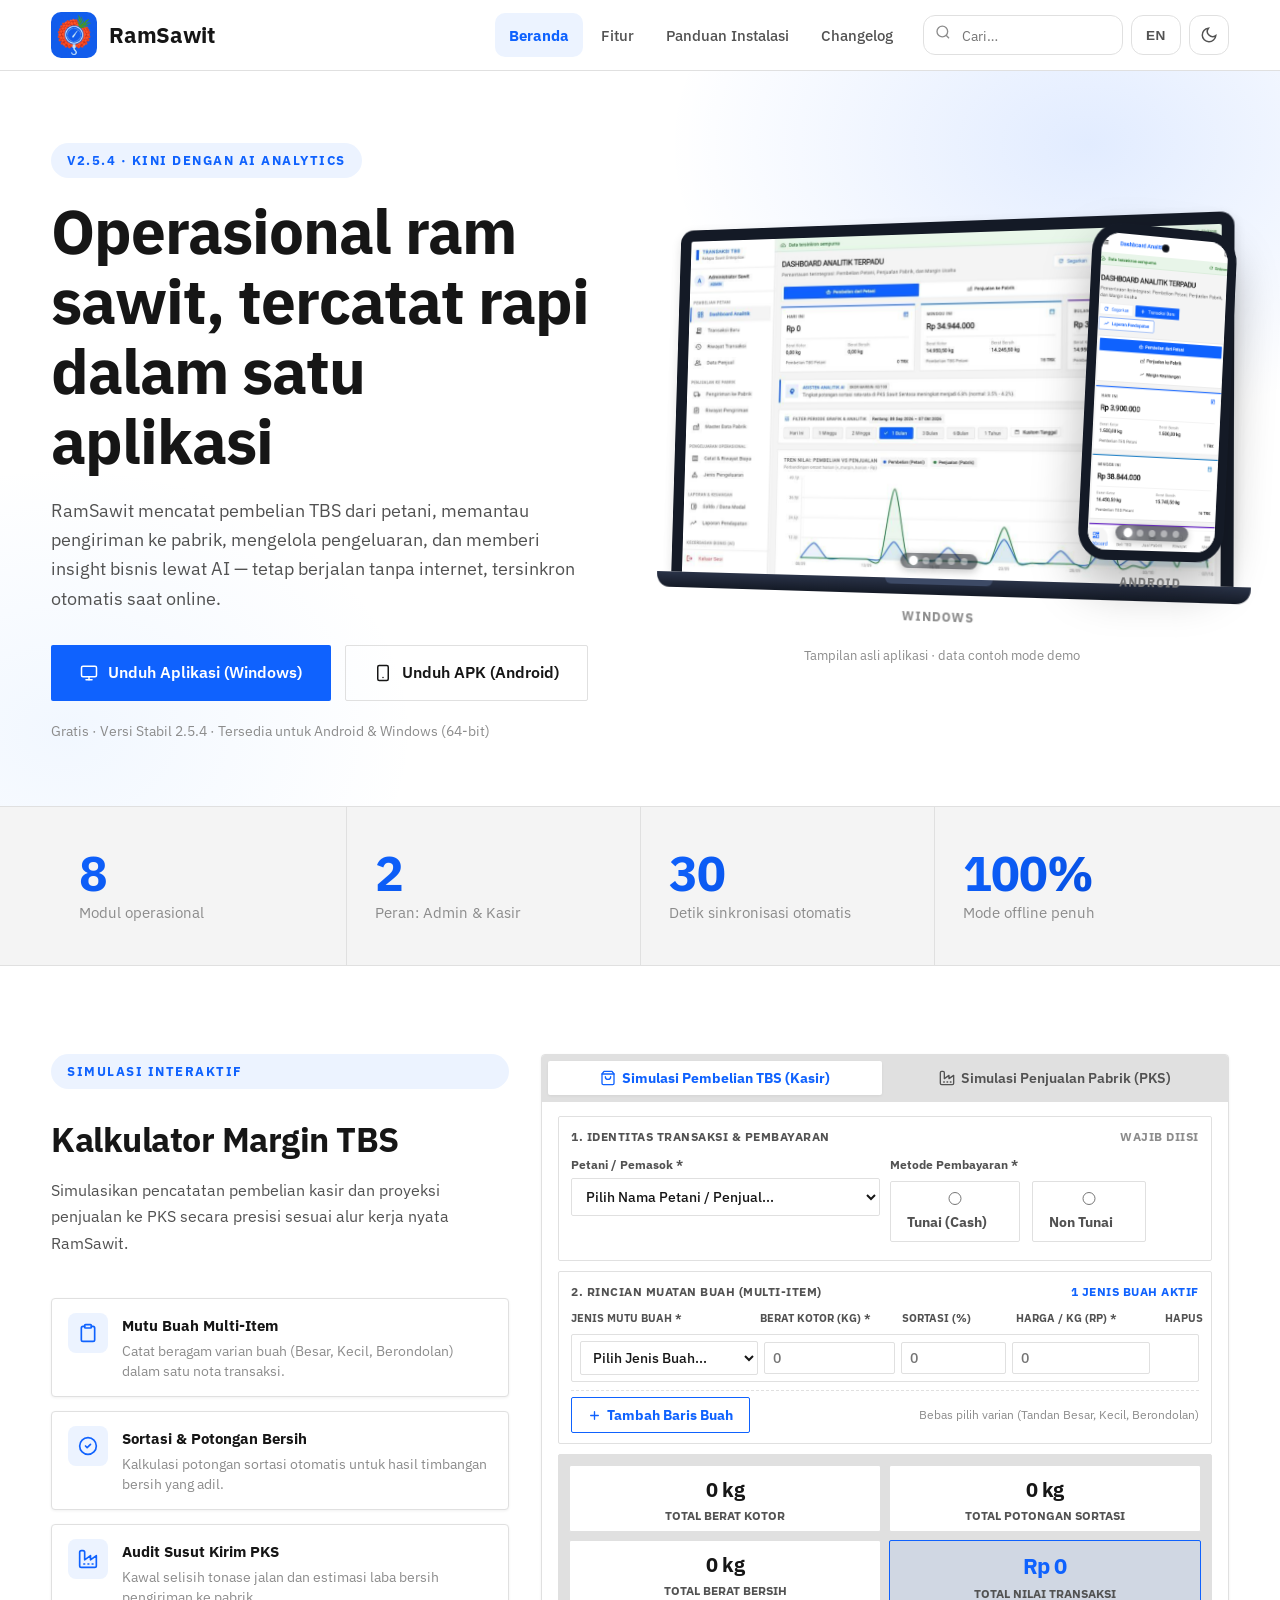
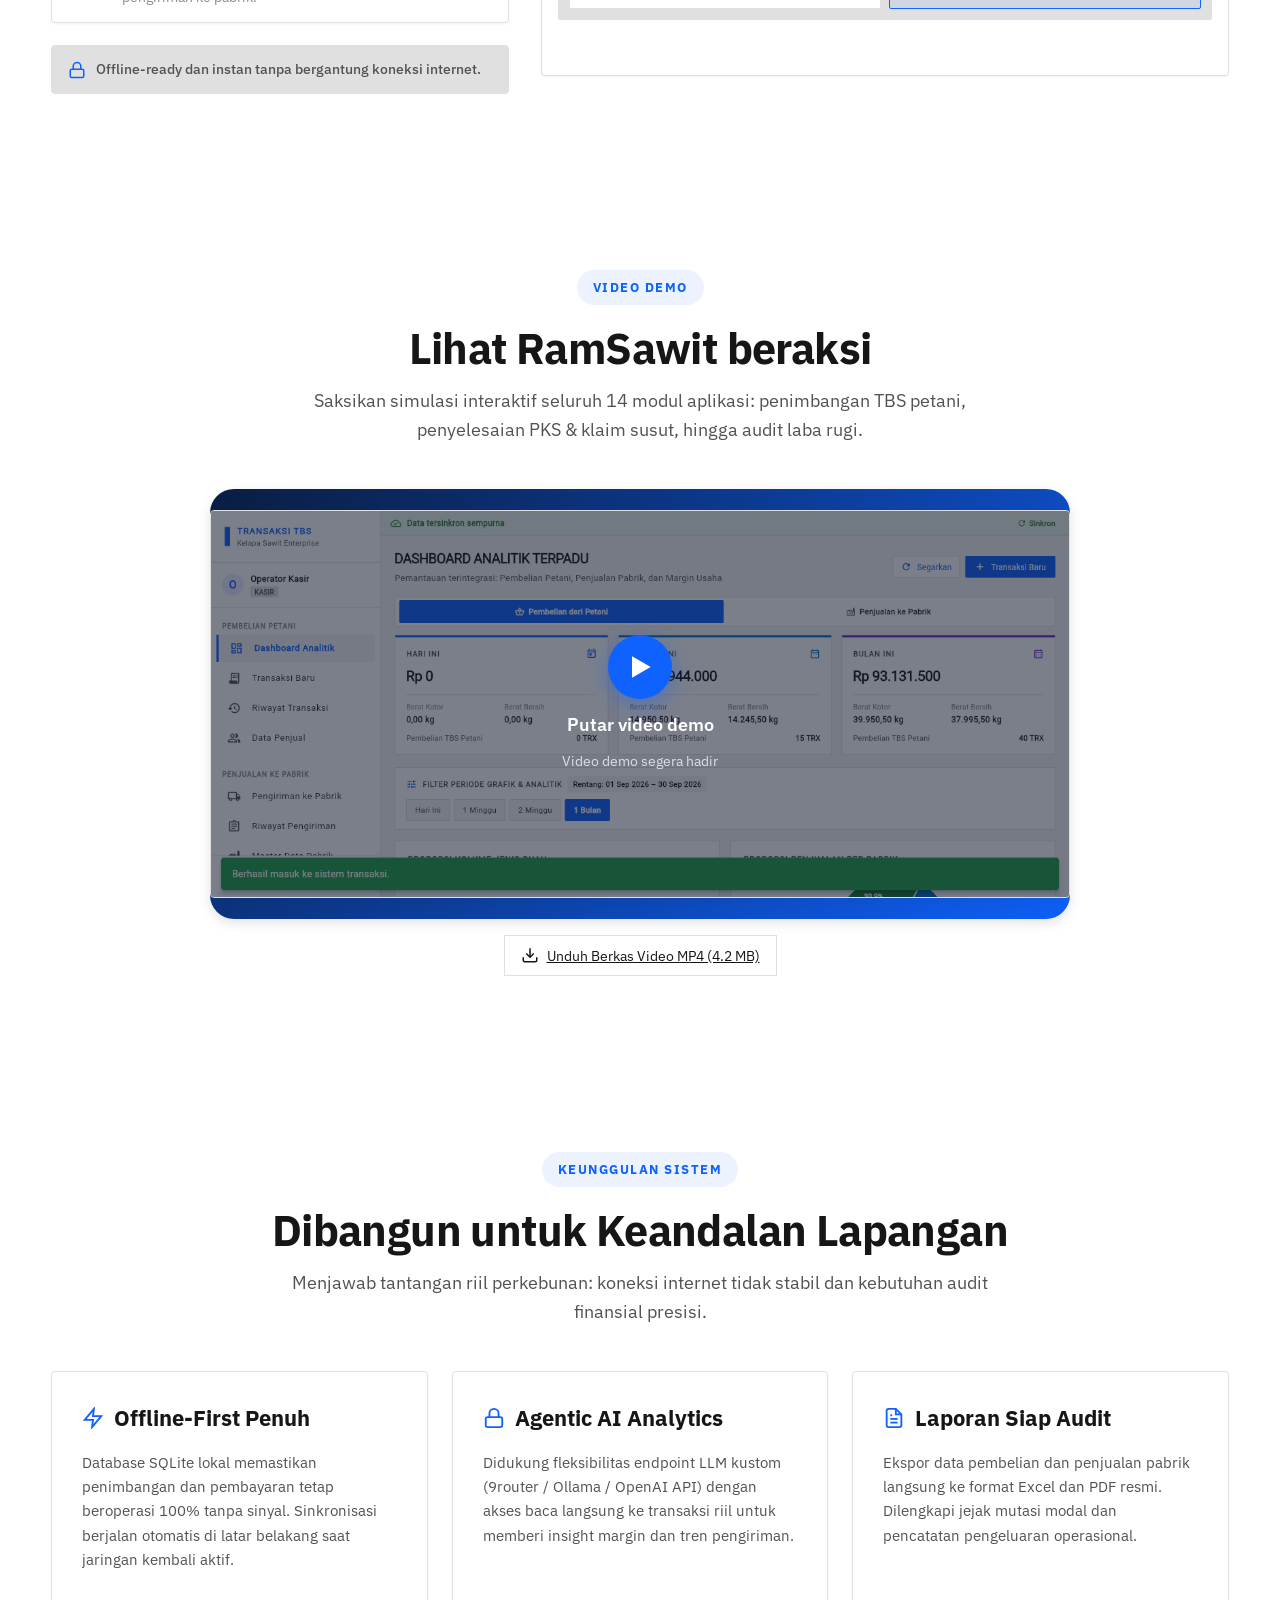
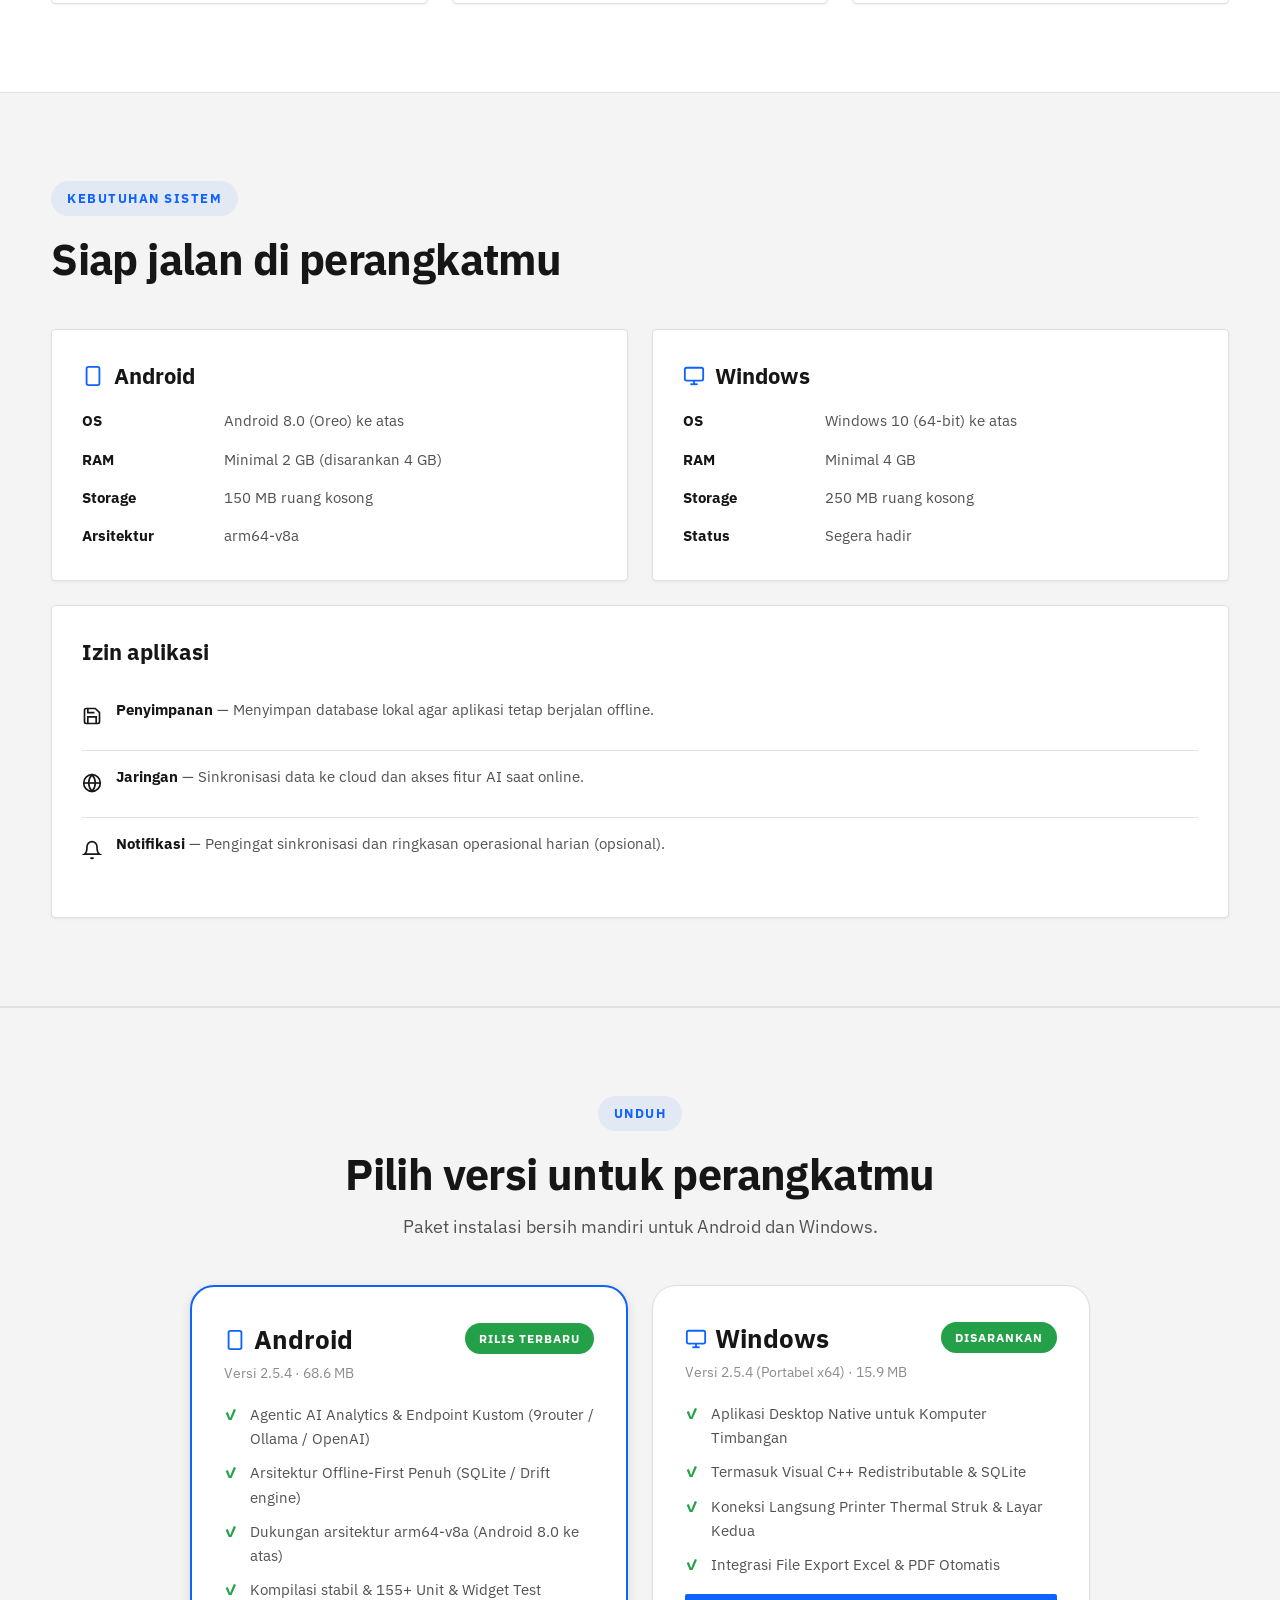
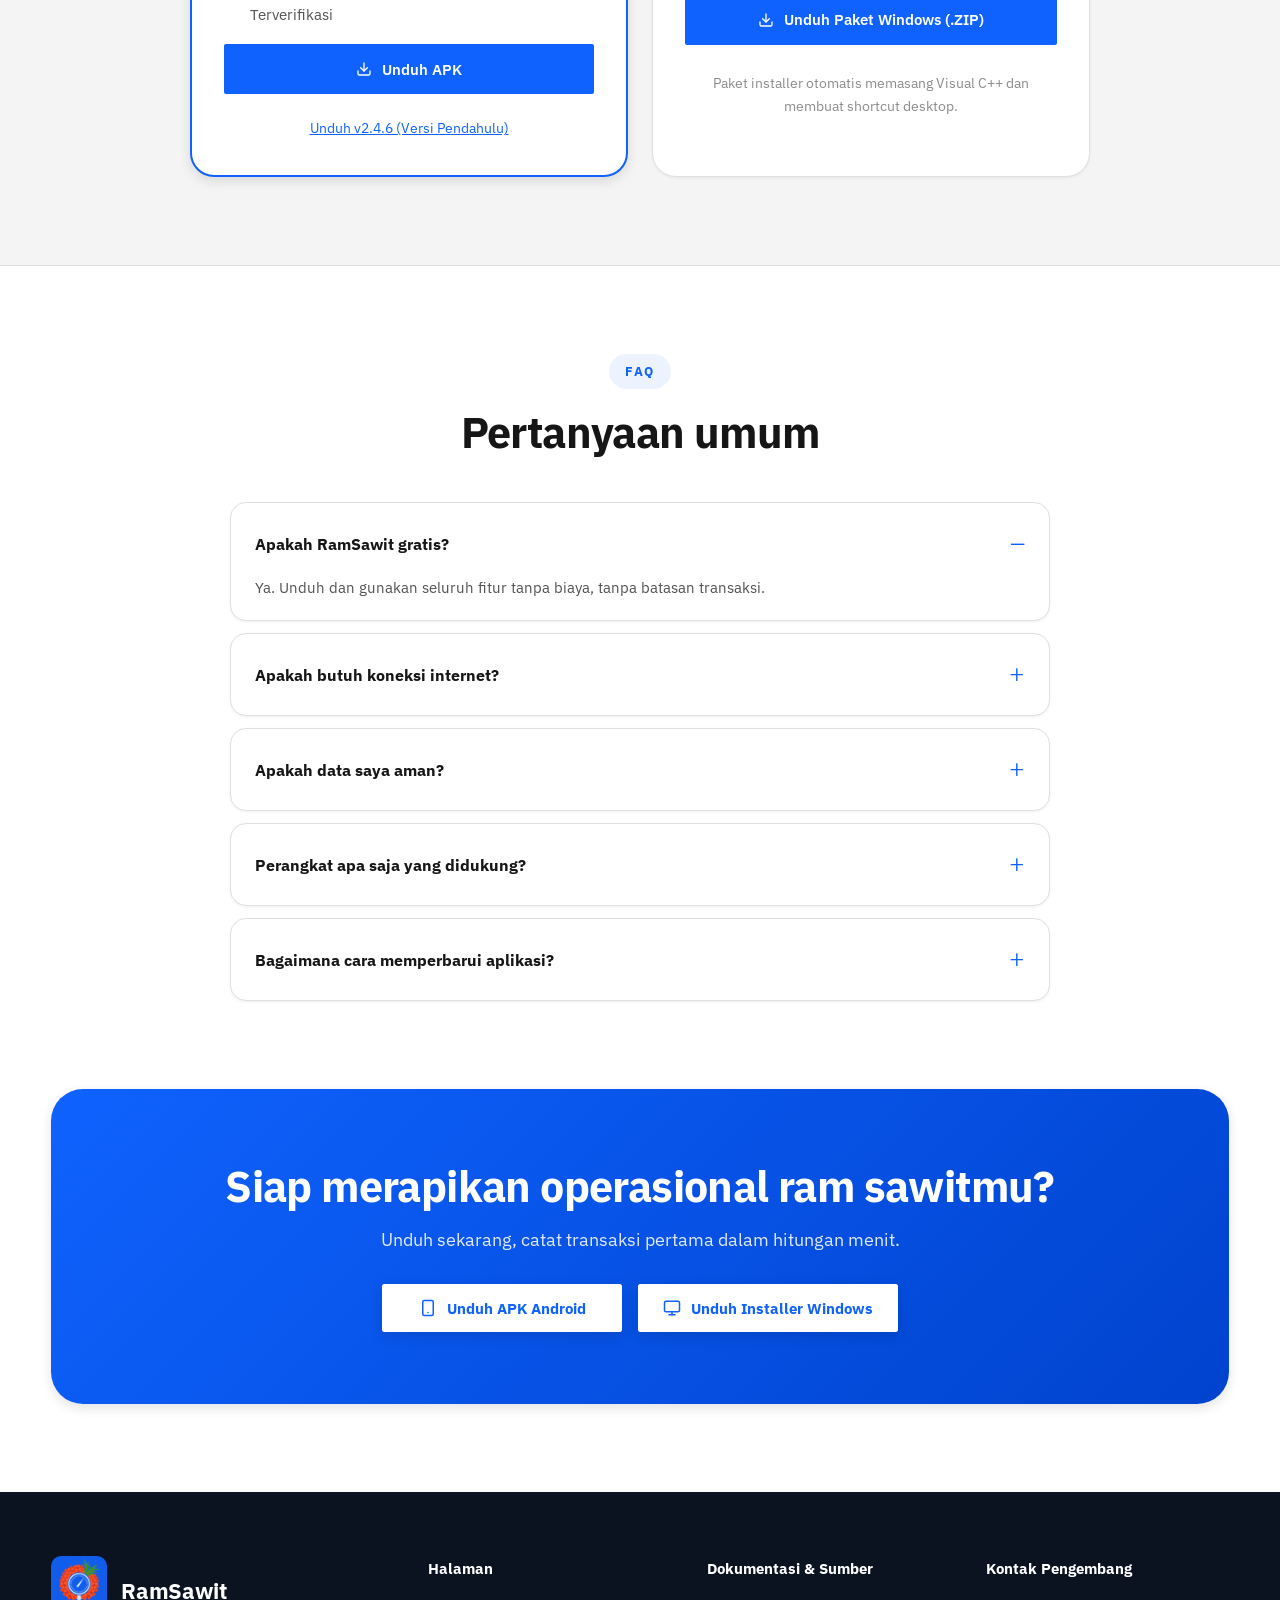
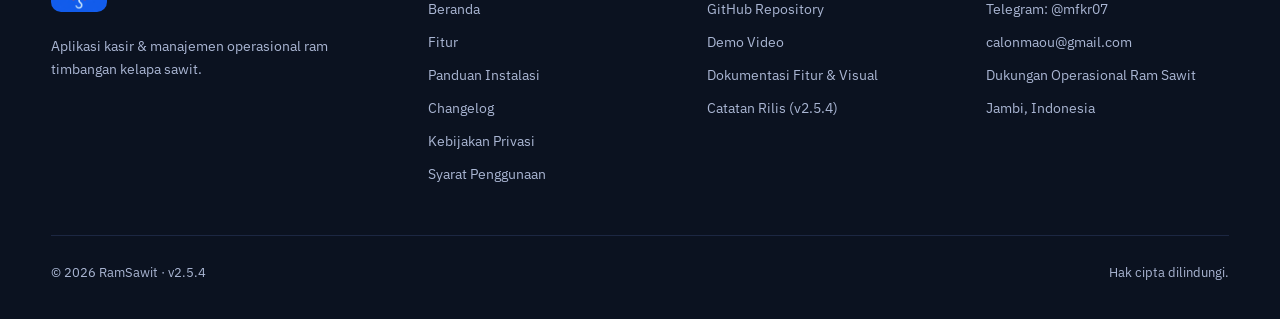
==== index.html @ d255ce38 "2.5.4 feat: initial release official download portal and auto-update metadata" ====
<!DOCTYPE html>
<html lang="id" data-theme="light">
<head>
  <meta charset="UTF-8" />
  <meta name="viewport" content="width=device-width, initial-scale=1.0" />
  <title>RamSawit — Aplikasi Kasir &amp; Manajemen Ram Kelapa Sawit</title>
  <meta name="description" content="RamSawit: aplikasi kasir dan manajemen operasional ram timbangan kelapa sawit. Offline-first, AI Analytics, laporan Excel & PDF. Unduh gratis untuk Android & Windows." />
  <meta http-equiv="Cache-Control" content="no-cache, no-store, must-revalidate" />
  <meta http-equiv="Pragma" content="no-cache" />
  <meta http-equiv="Expires" content="0" />
  <link rel="preconnect" href="https://fonts.googleapis.com" />
  <link rel="preconnect" href="https://fonts.gstatic.com" crossorigin />
  <link href="https://fonts.googleapis.com/css2?family=IBM+Plex+Sans:wght@400;500;600;700;800&display=swap" rel="stylesheet" />
  <link rel="stylesheet" href="styles.css?v=20261012_v5" />
  <link rel="icon" href="images/logo.png" type="image/png" />
</head>
<body>
  <header class="topnav">
    <div class="container nav-inner">
      <a href="index.html" class="brand">
        <img src="images/logo.png" alt="Logo RamSawit" width="46" height="46" />
        <span class="brand-name">RamSawit</span>
      </a>
      <nav class="nav-links" id="navLinks">
        <a href="index.html" data-i18n="nav.home">Beranda</a>
        <a href="fitur.html" data-i18n="nav.features">Fitur</a>
        <a href="instalasi.html" data-i18n="nav.install">Panduan Instalasi</a>
        <a href="changelog.html" data-i18n="nav.changelog">Changelog</a>
      </nav>
      <div class="nav-tools">
        <div class="search-wrap">
          <span class="search-icon"><svg viewBox="0 0 24 24" width="16" height="16" fill="none" stroke="currentColor" stroke-width="2"><circle cx="11" cy="11" r="8"/><line x1="21" y1="21" x2="16.65" y2="16.65"/></svg></span>
          <input class="search-input" id="searchInput" data-i18n-ph="nav.search.ph" placeholder="Cari…" autocomplete="off" />
          <div class="search-results" id="searchResults"></div>
        </div>
        <button class="lang-btn" id="langBtn" aria-label="Ganti bahasa">EN</button>
        <button class="icon-btn" id="themeBtn" aria-label="Mode gelap / terang">
          <svg class="theme-icon-moon" viewBox="0 0 24 24" width="18" height="18" fill="none" stroke="currentColor" stroke-width="2"><path d="M21 12.79A9 9 0 1 1 11.21 3 7 7 0 0 0 21 12.79z"/></svg>
        </button>
        <button class="nav-toggle" id="navToggle" aria-label="Menu" aria-expanded="false"><span></span><span></span><span></span></button>
      </div>
    </div>
  </header>

  <main>
    <!-- HERO -->
    <section class="hero">
      <div class="container hero-grid">
        <div class="hero-copy">
          <span class="eyebrow reveal" data-i18n="hero.eyebrow">v2.5.4 · kini dengan AI Analytics</span>
          <h1 class="reveal d1" data-i18n="hero.title">Operasional ram sawit, tercatat rapi dalam satu aplikasi</h1>
          <p class="lead reveal d2" data-i18n="hero.sub">RamSawit mencatat pembelian TBS dari petani, memantau pengiriman ke pabrik, mengelola pengeluaran, dan memberi insight bisnis lewat AI — tetap berjalan tanpa internet, tersinkron otomatis saat online.</p>
          <div class="hero-actions reveal d3">
            <a href="downloads/RamSawit_V.2.5.4_Windows.zip" download class="btn btn-primary btn-lg">
              <svg viewBox="0 0 24 24" width="18" height="18" fill="none" stroke="currentColor" stroke-width="2" stroke-linecap="round" stroke-linejoin="round"><rect x="2" y="3" width="20" height="14" rx="2" ry="2"/><line x1="8" y1="21" x2="16" y2="21"/><line x1="12" y1="17" x2="12" y2="21"/></svg>
              <span data-i18n="hero.cta_win">Unduh Aplikasi Windows (x64)</span>
            </a>
            <a href="downloads/RamSawit_V.2.5.4.apk" download class="btn btn-ghost btn-lg">
              <svg viewBox="0 0 24 24" width="18" height="18" fill="none" stroke="currentColor" stroke-width="2" stroke-linecap="round" stroke-linejoin="round"><rect x="5" y="2" width="14" height="20" rx="2" ry="2"/><line x1="12" y1="18" x2="12.01" y2="18"/></svg>
              <span data-i18n="hero.cta_and">Unduh APK (Android)</span>
            </a>
          </div>
          <p class="hero-meta reveal d4" data-i18n="hero.meta">Gratis · Versi Stabil 2.5.4 · Tersedia untuk Android &amp; Windows (64-bit)</p>
        </div>
        <div class="hero-visual reveal d2">
          <div class="devices">
            <div class="device-laptop" data-carousel>
              <div class="laptop-screen">
                <div class="screen-carousel">
                  <img src="screenshots/dashboard.jpg?v=20261012_v5" alt="Dashboard RamSawit Windows" class="active" />
                  <img src="screenshots/transaksi.jpg?v=20261012_v5" alt="Input Transaksi Kasir TBS Windows" />
                  <img src="screenshots/pengiriman.jpg?v=20261012_v5" alt="Pengiriman Pabrik PKS Windows" />
                  <img src="screenshots/riwayat.jpg?v=20261012_v5" alt="Riwayat Transaksi dan Laporan Windows" />
                  <img src="screenshots/ai-analytics.jpg?v=20261012_v5" alt="Analitik AI dan Asisten Bisnis Windows" />
                </div>
                <div class="screen-dots"></div>
              </div>
              <div class="laptop-base"></div>
              <p class="device-label" data-i18n="hero.win">Windows</p>
            </div>
            <div class="device-phone" data-carousel>
              <div class="phone-frame">
                <div class="phone-notch"></div>
                <div class="screen-carousel">
                  <img src="screenshots/mobile-dashboard.png?v=20261012_v5" alt="Dashboard Utama RamSawit Android" class="active" />
                  <img src="screenshots/mobile-transaksi.png?v=20261012_v5" alt="Input Transaksi Kasir TBS Android" />
                  <img src="screenshots/mobile-pengiriman.png?v=20261012_v5" alt="Pengiriman TBS ke Pabrik Kelapa Sawit Android" />
                  <img src="screenshots/mobile-riwayat.png?v=20261012_v5" alt="Riwayat Transaksi dan Struk Android" />
                  <img src="screenshots/mobile-ai.png?v=20261012_v5" alt="Analitik AI Advisor RamSawit Android" />
                </div>
                <div class="screen-dots"></div>
              </div>
              <p class="device-label" data-i18n="hero.and">Android</p>
            </div>
          </div>
          <p class="preview-note" data-i18n="hero.note">Tampilan asli aplikasi · data contoh mode demo</p>
        </div>
      </div>
    </section>

    <!-- STATS -->
    <section class="band">
      <div class="container stats">
        <div class="stat reveal"><strong data-count="8">0</strong><span data-i18n="stats.m1">Modul operasional</span></div>
        <div class="stat reveal d1"><strong data-count="2">0</strong><span data-i18n="stats.m2">Peran: Admin &amp; Kasir</span></div>
        <div class="stat reveal d2"><strong data-count="30">0</strong><span data-i18n="stats.m3">Detik sinkronisasi otomatis</span></div>
        <div class="stat reveal d3"><strong>100%</strong><span data-i18n="stats.m4">Mode offline penuh</span></div>
      </div>
    </section>

    <!-- KALKULATOR -->
    <section class="container section" id="kalkulator">
      <div class="calc-split-layout">
        <!-- Kolom Kiri: Judul & Deskripsi Simulasi Operasional -->
        <div class="calc-info-col reveal">
          <span class="eyebrow" data-i18n="calc.eyebrow">Simulasi Interaktif</span>
          <h2 class="calc-section-title" data-i18n="calc.title">Kalkulator Transaksi &amp; Margin TBS</h2>
          <p class="lead calc-section-lead">
            Simulasikan pencatatan pembelian kasir dan proyeksi penjualan ke PKS secara presisi sesuai alur kerja nyata RamSawit.
          </p>

          <div class="calc-desc-body">
            <div class="calc-highlight-list">
              <div class="calc-highlight-item">
                <div class="calc-highlight-icon">
                  <svg width="20" height="20" viewBox="0 0 24 24" fill="none" stroke="currentColor" stroke-width="2" stroke-linecap="round" stroke-linejoin="round"><path d="M16 4h2a2 2 0 0 1 2 2v14a2 2 0 0 1-2 2H6a2 2 0 0 1-2-2V6a2 2 0 0 1 2-2h2"></path><rect x="8" y="2" width="8" height="4" rx="1" ry="1"></rect></svg>
                </div>
                <div>
                  <h4>Mutu Buah Multi-Item</h4>
                  <p>Catat beragam varian buah (Besar, Kecil, Berondolan) dalam satu nota transaksi.</p>
                </div>
              </div>

              <div class="calc-highlight-item">
                <div class="calc-highlight-icon">
                  <svg width="20" height="20" viewBox="0 0 24 24" fill="none" stroke="currentColor" stroke-width="2" stroke-linecap="round" stroke-linejoin="round"><circle cx="12" cy="12" r="10"></circle><path d="m9 12 2 2 4-4"></path></svg>
                </div>
                <div>
                  <h4>Sortasi &amp; Potongan Bersih</h4>
                  <p>Kalkulasi potongan sortasi otomatis untuk hasil timbangan bersih yang adil.</p>
                </div>
              </div>

              <div class="calc-highlight-item">
                <div class="calc-highlight-icon">
                  <svg width="20" height="20" viewBox="0 0 24 24" fill="none" stroke="currentColor" stroke-width="2" stroke-linecap="round" stroke-linejoin="round"><path d="M2 20a2 2 0 0 0 2 2h16a2 2 0 0 0 2-2V8l-7 5V8l-7 5V4a2 2 0 0 0-2-2H4a2 2 0 0 0-2 2Z"></path><path d="M17 18h1"></path><path d="M12 18h1"></path><path d="M7 18h1"></path></svg>
                </div>
                <div>
                  <h4>Audit Susut Kirim PKS</h4>
                  <p>Kawal selisih tonase jalan dan estimasi laba bersih pengiriman ke pabrik.</p>
                </div>
              </div>
            </div>

            <div class="calc-offline-note">
              <svg width="18" height="18" viewBox="0 0 24 24" fill="none" stroke="currentColor" stroke-width="2"><rect x="3" y="11" width="18" height="11" rx="2" ry="2"></rect><path d="M7 11V7a5 5 0 0 1 10 0v4"></path></svg>
              <span>Offline-ready dan instan tanpa bergantung koneksi internet.</span>
            </div>
          </div>
        </div>

        <!-- Kolom Kanan: Card Interaktif Kalkulator Sesuai Aplikasi Asli -->
        <div class="calc-card-col reveal d1">
          <div class="calc-card">
            <div class="calc-tabs">
              <button class="calc-tab active" data-tab="tabBuy">
                <svg width="16" height="16" viewBox="0 0 24 24" fill="none" stroke="currentColor" stroke-width="2" stroke-linecap="round" stroke-linejoin="round" style="vertical-align:-2px;margin-right:6px;"><path d="M6 2L3 6v14a2 2 0 0 0 2 2h14a2 2 0 0 0 2-2V6l-3-4z"></path><line x1="3" y1="6" x2="21" y2="6"></line><path d="M16 10a4 4 0 0 1-8 0"></path></svg>
                <span data-i18n="calc.tab1">Simulasi Pembelian TBS (Kasir)</span>
              </button>
              <button class="calc-tab" data-tab="tabSell">
                <svg width="16" height="16" viewBox="0 0 24 24" fill="none" stroke="currentColor" stroke-width="2" stroke-linecap="round" stroke-linejoin="round" style="vertical-align:-2px;margin-right:6px;"><path d="M2 20a2 2 0 0 0 2 2h16a2 2 0 0 0 2-2V8l-7 5V8l-7 5V4a2 2 0 0 0-2-2H4a2 2 0 0 0-2 2Z"></path><path d="M17 18h1"></path><path d="M12 18h1"></path><path d="M7 18h1"></path></svg>
                <span data-i18n="calc.tab2">Simulasi Penjualan Pabrik (PKS)</span>
              </button>
            </div>

            <!-- TAB 1: FORM TRANSAKSI KASIR SESUAI APLIKASI ASLI (BOX TEGAS & MULTI-ITEM FLEKSIBEL) -->
            <div class="calc-body active" id="tabBuy">
              <!-- Box 1: Identitas Transaksi & Pembayaran -->
              <div class="calc-section-box">
                <div class="calc-section-box-title">
                  <span>1. Identitas Transaksi &amp; Pembayaran</span>
                  <span style="font-size:0.72rem; color:var(--ink-3);">Wajib diisi</span>
                </div>
                <div class="calc-grid" style="margin-bottom:0; gap:10px;">
                  <div class="field" style="margin-bottom:0;">
                    <label style="font-size:0.76rem; margin-bottom:3px; font-weight:700;">Petani / Pemasok *</label>
                    <select id="calcPenjual" class="calc-input">
                      <option value="" disabled selected>Pilih Nama Petani / Penjual...</option>
                      <option value="Kelompok Tani Harapan Makmur">Kelompok Tani Harapan Makmur</option>
                      <option value="Pak Joko - Kebun Blok A">Pak Joko - Kebun Blok A</option>
                      <option value="Pak Herman - Petani Swadaya">Pak Herman - Petani Swadaya</option>
                      <option value="Pengepul Berkah Sawit">Pengepul Berkah Sawit</option>
                    </select>
                  </div>
                  <div class="field" style="margin-bottom:0;">
                    <label style="font-size:0.76rem; margin-bottom:3px; font-weight:700;">Metode Pembayaran *</label>
                    <div class="calc-pay-options">
                      <label class="calc-pay-option" id="labelPayTunai">
                        <input type="radio" name="calcPayment" value="tunai" id="payTunai" style="margin:0;" /> Tunai (Cash)
                      </label>
                      <label class="calc-pay-option" id="labelPayNonTunai">
                        <input type="radio" name="calcPayment" value="non_tunai" id="payNonTunai" style="margin:0;" /> Non Tunai
                      </label>
                    </div>
                  </div>
                </div>
              </div>

              <!-- Box 2: Rincian Muatan Buah (Multi-Item Dinamis & Bebas Varian) -->
              <div class="calc-section-box">
                <div class="calc-section-box-title">
                  <span>2. Rincian Muatan Buah (Multi-Item)</span>
                  <span id="calcItemCountText" style="font-size:0.74rem; font-weight:700; color:var(--primary);">1 Jenis Buah Aktif</span>
                </div>

                <!-- Header Kolom Buah Desktop -->
                <div class="calc-fruit-table-header">
                  <div>Jenis Mutu Buah *</div>
                  <div>Berat Kotor (kg) *</div>
                  <div>Sortasi (%)</div>
                  <div>Harga / kg (Rp) *</div>
                  <div style="text-align:center;">Hapus</div>
                </div>

                <!-- Kontainer Baris Buah Dinamis -->
                <div id="calcFruitRowsContainer">
                  <!-- Baris 1 Awal (Fleksibel: Bebas Pilih Jenis Buah) -->
                  <div class="calc-fruit-row" data-row-id="1">
                    <div class="calc-fruit-cell-type">
                      <label class="calc-fruit-mobile-label">Jenis Mutu Buah *</label>
                      <select class="calc-fruit-type calc-input-compact">
                        <option value="" disabled selected>Pilih Jenis Buah...</option>
                        <option value="TB">Tandan Besar (Buah Besar)</option>
                        <option value="TK">Tandan Kecil (Buah Kecil)</option>
                        <option value="BR">Berondolan (Brondolan)</option>
                      </select>
                    </div>
                    <div class="calc-fruit-cell-weight">
                      <label class="calc-fruit-mobile-label">Berat Kotor (kg) *</label>
                      <input type="number" class="calc-fruit-weight calc-input-compact" placeholder="0" min="0" step="any" />
                    </div>
                    <div class="calc-fruit-cell-cut">
                      <label class="calc-fruit-mobile-label">Sortasi (%)</label>
                      <input type="number" class="calc-fruit-cut calc-input-compact" placeholder="0" min="0" max="100" step="0.1" />
                    </div>
                    <div class="calc-fruit-cell-price">
                      <label class="calc-fruit-mobile-label">Harga / kg (Rp) *</label>
                      <input type="number" class="calc-fruit-price calc-input-compact" placeholder="0" min="0" step="any" />
                    </div>
                    <div class="calc-fruit-cell-del" style="text-align:center;">
                      <button type="button" class="calc-fruit-del-btn" title="Hapus baris ini" style="display:none;">
                        <svg width="13" height="13" viewBox="0 0 24 24" fill="none" stroke="currentColor" stroke-width="2.5"><line x1="18" y1="6" x2="6" y2="18"></line><line x1="6" y1="6" x2="18" y2="18"></line></svg>
                      </button>
                    </div>
                  </div>
                </div>

                <!-- Aksi Tambah Baris Buah -->
                <div class="calc-fruit-actions">
                  <button type="button" id="btnAddFruitRow" class="calc-add-fruit-btn">
                    <svg width="13" height="13" viewBox="0 0 24 24" fill="none" stroke="currentColor" stroke-width="2.5" stroke-linecap="round" stroke-linejoin="round"><line x1="12" y1="5" x2="12" y2="19"></line><line x1="5" y1="12" x2="19" y2="12"></line></svg>
                    <span id="btnAddFruitRowText">Tambah Baris Buah</span>
                  </button>
                  <span class="calc-fruit-actions-hint">Bebas pilih varian (Tandan Besar, Kecil, Berondolan)</span>
                </div>
              </div>

              <!-- Box 3: Ringkasan Total Transaksi Kasir -->
              <div class="calc-results">
                <div class="calc-result">
                  <span class="num" id="buyTotalGross" data-val="0">0 kg</span>
                  <span class="lbl">TOTAL BERAT KOTOR</span>
                </div>
                <div class="calc-result">
                  <span class="num" id="buyTotalCutWeight" data-val="0">0 kg</span>
                  <span class="lbl">TOTAL POTONGAN SORTASI</span>
                </div>
                <div class="calc-result">
                  <span class="num" id="buyNet" data-val="0">0 kg</span>
                  <span class="lbl">TOTAL BERAT BERSIH</span>
                </div>
                <div class="calc-result highlight">
                  <span class="num" id="buyTotal" data-val="0">Rp 0</span>
                  <span class="lbl">TOTAL NILAI TRANSAKSI</span>
                </div>
              </div>
            </div>

            <!-- TAB 2: SIMULASI PENJUALAN PABRIK (KOMPAK & SETARA TAB PEMBELIAN) -->
            <div class="calc-body" id="tabSell">
              <!-- Box 1: Logistik Pengiriman RAM (Fase 1: Keberangkatan) - 1 Baris Kompak -->
              <div class="calc-section-box">
                <div class="calc-section-box-title">
                  <span>1. Logistik Pengiriman RAM (Keberangkatan)</span>
                  <span style="font-size:0.72rem; color:var(--ink-3);">Timbangan Sendiri</span>
                </div>
                <div class="calc-sell-grid-top">
                  <div>
                    <label style="font-size:0.74rem; margin-bottom:3px; font-weight:700; display:block;">Pabrik (PKS) Tujuan *</label>
                    <select id="sellPabrik" class="calc-input-compact">
                      <option value="PT Sawit Inti Riau">PT Sawit Inti Riau</option>
                      <option value="PT Mitra Agro Sawit">PT Mitra Agro Sawit</option>
                      <option value="PT Bumi Pratama Sawit">PT Bumi Pratama Sawit</option>
                      <option value="PT Agro Palindo Sejahtera">PT Agro Palindo Sejahtera</option>
                    </select>
                  </div>
                  <div>
                    <label style="font-size:0.74rem; margin-bottom:3px; font-weight:700; display:block;">Plat Armada / Sopir</label>
                    <input type="text" id="sellPlat" value="" placeholder="Contoh: BM 8421 AA (Budi)" class="calc-input-compact" />
                  </div>
                  <div>
                    <label style="font-size:0.74rem; margin-bottom:3px; font-weight:700; display:block;">Berat Kirim RAM (kg) *</label>
                    <input type="number" id="sellShip" value="" placeholder="0" min="0" class="calc-input-compact" />
                  </div>
                </div>
              </div>

              <!-- Box 2: Hasil Slip Timbang & Sortasi PKS (Fase 2) - 2 Baris Kompak -->
              <div class="calc-section-box">
                <div class="calc-section-box-title">
                  <span>2. Realisasi Slip Timbang &amp; Potongan PKS</span>
                  <span style="font-size:0.72rem; color:var(--ink-3);">Verifikasi Slip Pabrik</span>
                </div>
                <!-- Baris Utama: Timbangan & Finansial -->
                <div class="calc-sell-grid-mid">
                  <div>
                    <label style="font-size:0.74rem; margin-bottom:3px; font-weight:700; display:block;">Berat Sampai (kg) *</label>
                    <input type="number" id="sellArrive" value="" placeholder="0" min="0" class="calc-input-compact" />
                  </div>
                  <div>
                    <label style="font-size:0.74rem; margin-bottom:3px; font-weight:700; display:block;">Berat Ditolak (kg)</label>
                    <input type="number" id="sellReject" value="" placeholder="0 (Afkir)" min="0" class="calc-input-compact" />
                  </div>
                  <div>
                    <label style="font-size:0.74rem; margin-bottom:3px; font-weight:700; display:block;">Sortasi PKS (%) *</label>
                    <input type="number" id="sellSort" value="" placeholder="0" min="0" max="100" step="0.1" class="calc-input-compact" />
                  </div>
                  <div>
                    <label style="font-size:0.74rem; margin-bottom:3px; font-weight:700; display:block;">Harga / kg (Rp) *</label>
                    <input type="number" id="sellPrice" value="" placeholder="0" min="0" class="calc-input-compact" />
                  </div>
                </div>
                <!-- Baris Penyesuaian Biaya Opsional -->
                <div class="calc-sell-grid-bot">
                  <div>
                    <label style="font-size:0.74rem; margin-bottom:3px; font-weight:700; display:block;">Potongan Sortasi (Rp/kg)</label>
                    <input type="number" id="sellSortPerKg" value="" placeholder="0 (Opsional)" min="0" class="calc-input-compact" />
                  </div>
                  <div>
                    <label style="font-size:0.74rem; margin-bottom:3px; font-weight:700; display:block;">Potongan Biaya Lainnya (Rp)</label>
                    <input type="number" id="sellOtherDeduction" value="" placeholder="0 (Opsional)" min="0" class="calc-input-compact" />
                  </div>
                </div>
              </div>

              <!-- Box 3: Ringkasan Hasil Penjualan Pabrik -->
              <div class="calc-results">
                <div class="calc-result">
                  <span class="num" id="sellShrink" data-val="0">0 kg</span>
                  <span class="lbl">SUSUT JALAN PENGIRIMAN</span>
                </div>
                <div class="calc-result">
                  <span class="num" id="sellNet" data-val="0">0 kg</span>
                  <span class="lbl">BERAT BERSIH AKHIR (PKS)</span>
                </div>
                <div class="calc-result">
                  <span class="num" id="sellTotalDeduction" data-val="0">Rp 0</span>
                  <span class="lbl">TOTAL POTONGAN BIAYA</span>
                </div>
                <div class="calc-result highlight">
                  <span class="num" id="sellTotal" data-val="0">Rp 0</span>
                  <span class="lbl">TOTAL PENJUALAN KE PABRIK</span>
                </div>
              </div>
            </div>
          
          
          <p class="calc-note reveal" data-i18n="calc.note">Simulasi estimasi mengikuti standar formula pada model <code>TransaksiItemRowState</code> &amp; <code>PengirimanPabrik</code> RamSawit.</p>
        </div>
      </div>
    </section>

    <!-- VIDEO DEMO -->
    <section class="container section" id="video">
      <div class="section-head" style="text-align:center">
        <span class="eyebrow reveal" data-i18n="vid.eyebrow">Video demo</span>
        <h2 class="reveal d1" data-i18n="vid.title">Lihat RamSawit beraksi</h2>
        <p class="lead reveal d2" style="margin:0 auto">Saksikan simulasi interaktif seluruh 14 modul aplikasi: penimbangan TBS petani, penyelesaian PKS &amp; klaim susut, hingga audit laba rugi.</p>
      </div>
      <div class="video-hook reveal" id="videoDemoBox">
        <div class="video-preview-layer" id="videoPreviewLayer">
          <img src="screenshots/dashboard_kasir_demo.png" alt="Pratinjau Video Demo RamSawit" class="video-poster" />
          <div class="video-overlay" id="videoPlayTrigger">
            <div class="play" aria-label="Putar Video Demo">
              <svg viewBox="0 0 24 24" width="32" height="32" fill="currentColor"><polygon points="6 4 20 12 6 20 6 4"/></svg>
            </div>
            <p data-i18n="vid.cta">Putar video demo operasional (Full HD)</p>
            <small data-i18n="vid.soon">Screencast interaktif 14 modul aplikasi (3m 52s)</small>
          </div>
        </div>
        <video id="localVideoPlayer" class="video-native-player" controls preload="metadata" style="display:none; width:100%; border-radius:var(--radius); box-shadow:0 12px 36px rgba(0,0,0,0.12);">
          <source src="downloads/RamSawit_Enterprise_v2.4.6_Full_Feature_Live_Demo.mp4" type="video/mp4" />
          Browser Anda tidak mendukung tag video HTML5.
        </video>
        <div id="youtubeEmbedContainer" class="video-youtube-container" style="display:none; width:100%; aspect-ratio:16/9; border-radius:var(--radius); overflow:hidden;"></div>
      </div>
      <div class="video-actions" style="margin-top:16px; display:flex; justify-content:center; gap:16px; flex-wrap:wrap;">
        <a href="downloads/RamSawit_Enterprise_v2.4.6_Full_Feature_Live_Demo.mp4" download class="btn-ghost" style="display:inline-flex; align-items:center; gap:8px; font-size:0.9rem; padding:8px 16px;">
          <svg viewBox="0 0 24 24" width="18" height="18" fill="none" stroke="currentColor" stroke-width="2"><path d="M21 15v4a2 2 0 0 1-2 2H5a2 2 0 0 1-2-2v-4"/><polyline points="7 10 12 15 17 10"/><line x1="12" y1="15" x2="12" y2="3"/></svg>
          <span>Unduh Berkas Video MP4 (4.2 MB)</span>
        </a>
      </div>
    </section>
    <!-- HIGHLIGHT FITUR UTAMA ARSITEKTUR -->
    <section class="container section" id="arsitektur">
      <div class="section-head" style="text-align:center">
        <span class="eyebrow reveal">Keunggulan Sistem</span>
        <h2 class="reveal d1">Dibangun untuk Keandalan Lapangan</h2>
        <p class="lead reveal d2" style="margin:0 auto">Menjawab tantangan riil perkebunan: koneksi internet tidak stabil dan kebutuhan audit finansial presisi.</p>
      </div>
      <div style="display:grid; grid-template-columns:repeat(auto-fit, minmax(300px, 1fr)); gap:24px;">
        <div class="panel reveal">
          <h3 style="display:flex; align-items:center; gap:10px;">
            <svg viewBox="0 0 24 24" width="22" height="22" fill="none" stroke="currentColor" stroke-width="2" style="color:var(--primary);"><polygon points="13 2 3 14 12 14 11 22 21 10 12 10 13 2"/></svg>
            <span>Offline-First Penuh</span>
          </h3>
          <p style="color:var(--ink-2); margin-top:10px; font-size:0.95rem;">Database SQLite lokal memastikan penimbangan dan pembayaran tetap beroperasi 100% tanpa sinyal. Sinkronisasi berjalan otomatis di latar belakang saat jaringan kembali aktif.</p>
        </div>
        <div class="panel reveal d1">
          <h3 style="display:flex; align-items:center; gap:10px;">
            <svg viewBox="0 0 24 24" width="22" height="22" fill="none" stroke="currentColor" stroke-width="2" style="color:var(--primary);"><rect x="3" y="11" width="18" height="11" rx="2" ry="2"/><path d="M7 11V7a5 5 0 0 1 10 0v4"/></svg>
            <span>Agentic AI Analytics</span>
          </h3>
          <p style="color:var(--ink-2); margin-top:10px; font-size:0.95rem;">Didukung fleksibilitas endpoint LLM kustom (9router / Ollama / OpenAI API) dengan akses baca langsung ke transaksi riil untuk memberi insight margin dan tren pengiriman.</p>
        </div>
        <div class="panel reveal d2">
          <h3 style="display:flex; align-items:center; gap:10px;">
            <svg viewBox="0 0 24 24" width="22" height="22" fill="none" stroke="currentColor" stroke-width="2" style="color:var(--primary);"><path d="M14 2H6a2 2 0 0 0-2 2v16a2 2 0 0 0 2 2h12a2 2 0 0 0 2-2V8z"/><polyline points="14 2 14 8 20 8"/><line x1="16" y1="13" x2="8" y2="13"/><line x1="16" y1="17" x2="8" y2="17"/><polyline points="10 9 9 9 8 9"/></svg>
            <span>Laporan Siap Audit</span>
          </h3>
          <p style="color:var(--ink-2); margin-top:10px; font-size:0.95rem;">Ekspor data pembelian dan penjualan pabrik langsung ke format Excel dan PDF resmi. Dilengkapi jejak mutasi modal dan pencatatan pengeluaran operasional.</p>
        </div>
      </div>
    </section>

    <!-- REQUIREMENTS & PERMISSIONS -->
    <section class="band">
      <div class="container section" id="syarat-sistem">
        <div class="section-head">
          <span class="eyebrow reveal" data-i18n="req.eyebrow">Kebutuhan sistem</span>
          <h2 class="reveal d1" data-i18n="req.title">Siap jalan di perangkatmu</h2>
        </div>
        <div class="two-col">
          <div class="panel reveal">
            <h3 style="display:flex; align-items:center; gap:10px;">
              <svg viewBox="0 0 24 24" width="22" height="22" fill="none" stroke="currentColor" stroke-width="2" style="color:var(--primary);"><rect x="5" y="2" width="14" height="20" rx="2" ry="2"/><line x1="12" y1="18" x2="12.01" y2="18"/></svg>
              <span data-i18n="req.and">Android</span>
            </h3>
            <ul class="spec-list">
              <li><b>OS</b><span>Android 8.0 (Oreo) ke atas</span></li>
              <li><b>RAM</b><span>Minimal 2 GB (disarankan 4 GB)</span></li>
              <li><b>Storage</b><span>150 MB ruang kosong</span></li>
              <li><b>Arsitektur</b><span>arm64-v8a</span></li>
            </ul>
          </div>
          <div class="panel reveal d1">
            <h3 style="display:flex; align-items:center; gap:10px;">
              <svg viewBox="0 0 24 24" width="22" height="22" fill="none" stroke="currentColor" stroke-width="2" style="color:var(--primary);"><rect x="2" y="3" width="20" height="14" rx="2" ry="2"/><line x1="8" y1="21" x2="16" y2="21"/><line x1="12" y1="17" x2="12" y2="21"/></svg>
              <span data-i18n="req.win">Windows</span>
            </h3>
            <ul class="spec-list">
              <li><b>OS</b><span>Windows 10 (64-bit) ke atas</span></li>
              <li><b>RAM</b><span>Minimal 4 GB</span></li>
              <li><b>Storage</b><span>250 MB ruang kosong</span></li>
              <li><b>Status</b><span data-i18n="dl.soon">Segera hadir</span></li>
            </ul>
          </div>
        </div>
        <div class="panel reveal" style="margin-top:24px">
          <h3 data-i18n="perm.title">Izin aplikasi</h3>
          <div class="perm">
            <span class="perm-icon"><svg viewBox="0 0 24 24" width="20" height="20" fill="none" stroke="currentColor" stroke-width="2"><path d="M19 21H5a2 2 0 0 1-2-2V5a2 2 0 0 1 2-2h11l5 5v11a2 2 0 0 1-2 2z"/><polyline points="17 21 17 13 7 13 7 21"/><polyline points="7 3 7 8 15 8"/></svg></span>
            <p><b data-i18n="perm.storage.t">Penyimpanan</b> — <span data-i18n="perm.storage.d">Menyimpan database lokal agar aplikasi tetap berjalan offline.</span></p>
          </div>
          <div class="perm">
            <span class="perm-icon"><svg viewBox="0 0 24 24" width="20" height="20" fill="none" stroke="currentColor" stroke-width="2"><circle cx="12" cy="12" r="10"/><line x1="2" y1="12" x2="22" y2="12"/><path d="M12 2a15.3 15.3 0 0 1 4 10 15.3 15.3 0 0 1-4 10 15.3 15.3 0 0 1-4-10 15.3 15.3 0 0 1 4-10z"/></svg></span>
            <p><b data-i18n="perm.net.t">Jaringan</b> — <span data-i18n="perm.net.d">Sinkronisasi data ke cloud dan akses fitur AI saat online.</span></p>
          </div>
          <div class="perm">
            <span class="perm-icon"><svg viewBox="0 0 24 24" width="20" height="20" fill="none" stroke="currentColor" stroke-width="2"><path d="M18 8A6 6 0 0 0 6 8c0 7-3 9-3 9h18s-3-2-3-9"/><path d="M13.73 21a2 2 0 0 1-3.46 0"/></svg></span>
            <p><b data-i18n="perm.notif.t">Notifikasi</b> — <span data-i18n="perm.notif.d">Pengingat sinkronisasi dan ringkasan operasional harian (opsional).</span></p>
          </div>
        </div>
      </div>
    </section>

    <!-- UNDUH -->
    <section class="band">
      <div class="container section" id="unduh">
        <div class="section-head" style="text-align:center">
          <span class="eyebrow reveal" data-i18n="dl.eyebrow">Pusat Rilis Resmi</span>
          <h2 class="reveal d1" data-i18n="dl.title">Pilih Versi Paket Aplikasi</h2>
          <p class="lead reveal d2" style="margin:0 auto">Paket instalasi bersih mandiri untuk Android dan Windows.</p>
        </div>
        <div class="dl-grid">
          <article class="dl-card featured reveal">
            <div class="dl-head">
              <div>
                <h3 style="display:flex; align-items:center; gap:8px;">
                  <svg viewBox="0 0 24 24" width="22" height="22" fill="none" stroke="currentColor" stroke-width="2" style="color:var(--primary);"><rect x="5" y="2" width="14" height="20" rx="2" ry="2"/><line x1="12" y1="18" x2="12.01" y2="18"/></svg>
                  <span data-i18n="dl.and">Android</span>
                </h3>
                <p class="dl-meta">Versi 2.5.4 · 68.6 MB</p>
              </div>
              <span class="dl-badge" data-i18n="dl.new">Rilis Terbaru</span>
            </div>
            <ul class="dl-list">
              <li>Agentic AI Analytics &amp; Endpoint Kustom (9router / Ollama / OpenAI)</li>
              <li>Arsitektur Offline-First Penuh (SQLite / Drift engine)</li>
              <li>Dukungan arsitektur arm64-v8a (Android 8.0 ke atas)</li>
              <li>Kompilasi stabil &amp; 155+ Unit &amp; Widget Test Terverifikasi</li>
            </ul>
            <a href="downloads/RamSawit_V.2.5.4.apk" download class="btn btn-primary btn-block">
              <svg viewBox="0 0 24 24" width="16" height="16" fill="none" stroke="currentColor" stroke-width="2" stroke-linecap="round" stroke-linejoin="round"><path d="M21 15v4a2 2 0 0 1-2 2H5a2 2 0 0 1-2-2v-4"/><polyline points="7 10 12 15 17 10"/><line x1="12" y1="15" x2="12" y2="3"/></svg>
              <span data-i18n="dl.cta_apk">Unduh APK</span>
            </a>
            <a href="downloads/RamSawit_V.2.4.6.apk" download class="dl-alt">Unduh v2.4.6 (Versi Pendahulu)</a>
          </article>
          <article class="dl-card reveal d1">
            <div class="dl-head">
              <div>
                <h3 style="display:flex; align-items:center; gap:8px;">
                  <svg viewBox="0 0 24 24" width="22" height="22" fill="none" stroke="currentColor" stroke-width="2" style="color:var(--primary);"><rect x="2" y="3" width="20" height="14" rx="2" ry="2"/><line x1="8" y1="21" x2="16" y2="21"/><line x1="12" y1="17" x2="12" y2="21"/></svg>
                  <span data-i18n="dl.win">Windows</span>
                </h3>
                <p class="dl-meta" data-i18n="dl.winmeta">Versi 2.5.4 (Portabel x64) · 15.9 MB</p>
              </div>
              <span class="dl-badge" data-i18n="dl.win_badge">Disarankan</span>
            </div>
            <ul class="dl-list">
              <li>Aplikasi Desktop Native untuk Komputer Timbangan</li>
              <li>Termasuk Visual C++ Redistributable &amp; SQLite</li>
              <li>Koneksi Langsung Printer Thermal Struk &amp; Layar Kedua</li>
              <li>Integrasi File Export Excel &amp; PDF Otomatis</li>
            </ul>
            <a href="downloads/RamSawit_V.2.5.4_Windows.zip" download class="btn btn-primary btn-block">
              <svg viewBox="0 0 24 24" width="16" height="16" fill="none" stroke="currentColor" stroke-width="2" stroke-linecap="round" stroke-linejoin="round"><path d="M21 15v4a2 2 0 0 1-2 2H5a2 2 0 0 1-2-2v-4"/><polyline points="7 10 12 15 17 10"/><line x1="12" y1="15" x2="12" y2="3"/></svg>
              <span data-i18n="dl.winbtn">Unduh Versi Windows (.ZIP)</span>
            </a>
            <p class="dl-alt static" data-i18n="dl.wininfo" style="margin-top:8px;">Ekstrak berkas ZIP dan jalankan <code>RamSawit.exe</code> langsung tanpa perlu instalasi.</p>
          </article>
        </div>
      </div>
    </section>

    <!-- FAQ -->
    <section class="container section" id="faq">
      <div class="section-head" style="text-align:center">
        <span class="eyebrow reveal" data-i18n="faq.eyebrow">FAQ</span>
        <h2 class="reveal d1" data-i18n="faq.title">Pertanyaan umum</h2>
      </div>
      <div class="faq">
        <details class="reveal" open><summary data-i18n="faq.1q">Apakah RamSawit gratis?</summary><p data-i18n="faq.1a">Ya. Unduh dan gunakan seluruh fitur tanpa biaya, tanpa batasan transaksi.</p></details>
        <details class="reveal"><summary data-i18n="faq.2q">Apakah butuh koneksi internet?</summary><p data-i18n="faq.2a">Tidak untuk operasional harian. RamSawit menyimpan data di perangkat (offline-first) dan menyinkronkannya otomatis ke cloud begitu ada koneksi.</p></details>
        <details class="reveal"><summary data-i18n="faq.3q">Apakah data saya aman?</summary><p data-i18n="faq.3a">Data tersimpan di database cloud dengan Row Level Security — setiap pengguna hanya bisa mengakses data sesuai perannya. Transaksi yang dibatalkan tercatat sebagai void, tidak pernah dihapus permanen.</p></details>
        <details class="reveal"><summary data-i18n="faq.4q">Perangkat apa saja yang didukung?</summary><p data-i18n="faq.4a">Android 8.0 ke atas dan Windows 10/11 (64-bit) sudah tersedia sekarang.</p></details>
        <details class="reveal"><summary data-i18n="faq.5q">Bagaimana cara memperbarui aplikasi?</summary><p data-i18n="faq.5a">Unduh versi terbaru dari halaman ini dan pasang di atas versi lama — data lokalmu tetap aman dan ikut tersinkron.</p></details>
      </div>
    </section>

    <!-- CTA -->
    <section class="cta-banner">
      <div class="container">
        <h2 class="reveal" data-i18n="cta.title">Siap merapikan operasional ram sawitmu?</h2>
        <p class="reveal d1" data-i18n="cta.sub">Unduh sekarang, catat transaksi pertama dalam hitungan menit.</p>
        <div class="cta-actions reveal d2">
          <a href="downloads/RamSawit_V.2.5.4.apk" download class="cta-btn">
            <svg viewBox="0 0 24 24" width="18" height="18" fill="none" stroke="currentColor" stroke-width="2" stroke-linecap="round" stroke-linejoin="round"><rect x="5" y="2" width="14" height="20" rx="2" ry="2"/><line x1="12" y1="18" x2="12.01" y2="18"/></svg>
            <span data-i18n="cta.btn_and">Unduh APK Android</span>
          </a>
          <a href="downloads/RamSawit_V.2.5.4_Windows.zip" download class="cta-btn">
            <svg viewBox="0 0 24 24" width="18" height="18" fill="none" stroke="currentColor" stroke-width="2" stroke-linecap="round" stroke-linejoin="round"><rect x="2" y="3" width="20" height="14" rx="2" ry="2"/><line x1="8" y1="21" x2="16" y2="21"/><line x1="12" y1="17" x2="12" y2="21"/></svg>
            <span data-i18n="cta.btn_win">Unduh Aplikasi Windows</span>
          </a>
        </div>
      </div>
    </section>
  </main>

  <footer>
    <div class="container">
      <div class="footer-grid">
        <div class="footer-brand">
          <div style="display:flex;align-items:center;gap:14px;margin-bottom:8px;">
            <img src="images/logo.png" alt="Logo RamSawit" width="56" height="56" />
            <span class="brand-name" style="font-size:1.4rem;font-weight:800;">RamSawit</span>
          </div>
          <p data-i18n="ft.tag">Aplikasi kasir &amp; manajemen operasional ram timbangan kelapa sawit.</p>
        </div>
        <div class="footer-col">
          <h4 data-i18n="ft.pages">Halaman</h4>
          <a href="index.html" data-i18n="nav.home">Beranda</a>
          <a href="fitur.html" data-i18n="nav.features">Fitur</a>
          <a href="instalasi.html" data-i18n="nav.install">Panduan Instalasi</a>
          <a href="changelog.html" data-i18n="nav.changelog">Changelog</a>
          <a href="privasi.html" data-i18n="nav.privacy">Kebijakan Privasi</a>
          <a href="syarat.html" data-i18n="nav.terms">Syarat Penggunaan</a>
        </div>
        <div class="footer-col">
          <h4 data-i18n="ft.social">Dokumentasi &amp; Sumber</h4>
          <a href="https://github.com/Mfkr07/Kasir_TBS_Sawit" target="_blank" rel="noopener">GitHub Repository</a>
          <a href="#video">Demo Video</a>
          <a href="fitur.html">Dokumentasi Fitur &amp; Visual</a>
          <a href="changelog.html">Catatan Rilis (v2.5.4)</a>
        </div>
        <div class="footer-col">
          <h4 data-i18n="ft.contact">Kontak Pengembang</h4>
          <a href="https://t.me/mfkr07" target="_blank" rel="noopener">Telegram: @mfkr07</a>
          <a href="mailto:calonmaou@gmail.com">calonmaou@gmail.com</a>
          <span>Dukungan Operasional Ram Sawit</span>
          <span>Jambi, Indonesia</span>
        </div>
      </div>
      <div class="footer-copy">
        <span>© 2026 RamSawit · v2.5.4</span>
        <span data-i18n="ft.rights">Hak cipta dilindungi.</span>
      </div>
    </div>
  </footer>

  <div id="calcToast" class="calc-toast"></div>
  <script src="app.js?v=20261012_v5"></script>
</body>
</html>
---- styles.css ----
/* ============================================================
   RamSawit Download Portal — fluid modern design
   Warna khas aplikasi: biru Carbon #0f62fe
   ============================================================ */
:root {
  --bg: #ffffff;
  --bg-soft: #f4f4f4;
  --surface: #ffffff;
  --surface-2: #e0e0e0;
  --ink: #161616;
  --ink-2: #525252;
  --ink-3: #8c8c8c;
  --primary: #0f62fe;
  --primary-2: #0043ce;
  --primary-soft: rgba(15, 98, 254, 0.08);
  --grad: linear-gradient(135deg, #0f62fe 0%, #0043ce 100%);
  --line: #e0e0e0;
  --success: #24a148;
  --warning: #f1c21b;
  --danger: #da1e28;
  --radius: 4px;
  --radius-sm: 2px;
  --shadow: 0 1px 3px rgba(22, 22, 22, 0.06);
  --shadow-lg: 0 4px 12px rgba(22, 22, 22, 0.12);
  --nav-h: 70px;
  --font: 'IBM Plex Sans', -apple-system, BlinkMacSystemFont, 'Segoe UI', Roboto, sans-serif;
}
[data-theme="dark"] {
  --bg: #161616;
  --bg-soft: #262626;
  --surface: #1f1f1f;
  --surface-2: #333333;
  --ink: #f4f4f4;
  --ink-2: #c6c6c6;
  --ink-3: #8c8c8c;
  --primary: #4589ff;
  --primary-2: #0f62fe;
  --primary-soft: rgba(69, 137, 255, 0.16);
  --line: #393939;
  --shadow: 0 1px 3px rgba(0, 0, 0, 0.4);
  --shadow-lg: 0 4px 16px rgba(0, 0, 0, 0.6);
}

* { margin: 0; padding: 0; box-sizing: border-box; }
html { scroll-behavior: smooth; }
body {
  font-family: var(--font);
  background: var(--bg);
  color: var(--ink);
  font-size: 16px;
  line-height: 1.6;
  -webkit-font-smoothing: antialiased;
  transition: background 0.3s, color 0.3s;
  overflow-x: hidden;
}
::selection { background: rgba(15, 98, 254, 0.22); }
img { max-width: 100%; }
a { color: var(--primary); }
.container { width: min(1180px, 92%); margin: 0 auto; }

/* ---------- Typography hierarchy ---------- */
h1 { font-size: clamp(2.4rem, 5vw, 3.9rem); font-weight: 800; line-height: 1.12; letter-spacing: -1px; }
h2 { font-size: clamp(1.9rem, 3.6vw, 2.7rem); font-weight: 800; line-height: 1.18; letter-spacing: -0.6px; }
h3 { font-size: 1.3rem; font-weight: 700; line-height: 1.3; }
.eyebrow {
  display: inline-block; font-size: 0.82rem; font-weight: 700; letter-spacing: 1.5px;
  text-transform: uppercase; color: var(--primary);
  background: var(--primary-soft); padding: 7px 16px; border-radius: 999px; margin-bottom: 18px;
}
.lead { font-size: 1.15rem; color: var(--ink-2); max-width: 44rem; }
.section { padding: 88px 0; }
.section-head { margin-bottom: 44px; }
.section-head h2 { margin-bottom: 12px; }
.grad-text { background: var(--grad); -webkit-background-clip: text; background-clip: text; color: transparent; }

/* ---------- Top nav ---------- */
.topnav {
  position: sticky; top: 0; z-index: 100;
  background: color-mix(in srgb, var(--bg) 88%, transparent);
  backdrop-filter: blur(14px); -webkit-backdrop-filter: blur(14px);
  border-bottom: 1px solid var(--line);
}
.nav-inner { display: flex; align-items: center; height: var(--nav-h); gap: 16px; }
.brand { display: flex; align-items: center; gap: 12px; text-decoration: none; color: var(--ink); flex-shrink: 0; }
.brand img { border-radius: 10px; display: block; width: 46px; height: 46px; object-fit: contain; }
.brand-name { font-weight: 800; font-size: 1.35rem; letter-spacing: -0.3px; }
.nav-links { display: flex; gap: 4px; margin-left: auto; }
.nav-links a {
  color: var(--ink-2); text-decoration: none; font-size: 0.95rem; font-weight: 500;
  padding: 10px 14px; border-radius: 10px; transition: background 0.2s, color 0.2s;
}
.nav-links a:hover { background: var(--surface-2); color: var(--ink); }
.nav-links a.active { color: var(--primary); background: var(--primary-soft); font-weight: 700; }
.nav-tools { margin-left: 0; display: flex; align-items: center; gap: 8px; flex-shrink: 0; }
.icon-btn {
  width: 40px; height: 40px; border-radius: 12px; border: 1px solid var(--line);
  background: var(--surface); color: var(--ink-2); cursor: pointer;
  display: inline-flex; align-items: center; justify-content: center;
  font-size: 1.05rem; transition: transform 0.15s, background 0.2s;
}
.icon-btn:hover { background: var(--surface-2); transform: translateY(-1px); }
.lang-btn {
  height: 40px; padding: 0 14px; border-radius: 12px; border: 1px solid var(--line);
  background: var(--surface); color: var(--ink-2); font-weight: 700; font-size: 0.85rem;
  cursor: pointer; letter-spacing: 0.5px;
}
.lang-btn:hover { background: var(--surface-2); }
.nav-toggle { display: none; flex-direction: column; gap: 5px; background: none; border: 0; cursor: pointer; padding: 10px; }
.nav-toggle span { width: 22px; height: 2px; border-radius: 2px; background: var(--ink); }

/* search */
.search-wrap { position: relative; }
.search-input {
  height: 40px; width: 200px; border-radius: 12px; border: 1px solid var(--line);
  background: var(--surface); color: var(--ink); padding: 0 14px 0 38px;
  font-family: var(--font); font-size: 0.9rem; outline: none; transition: width 0.25s, border-color 0.2s;
}
.search-input:focus { width: 260px; border-color: var(--primary); }
.search-icon { position: absolute; left: 12px; top: 50%; transform: translateY(-50%); color: var(--ink-3); pointer-events: none; }
.search-results {
  position: absolute; top: calc(100% + 8px); right: 0; width: 320px; max-height: 380px; overflow: auto;
  background: var(--surface); border: 1px solid var(--line); border-radius: 16px;
  box-shadow: var(--shadow-lg); display: none; z-index: 200;
}
.search-results.open { display: block; }
.search-results a {
  display: block; padding: 12px 16px; text-decoration: none; color: var(--ink);
  border-bottom: 1px solid var(--line); font-size: 0.92rem;
}
.search-results a:last-child { border-bottom: 0; }
.search-results a:hover { background: var(--surface-2); }
.search-results a small { display: block; color: var(--ink-3); font-size: 0.78rem; margin-top: 2px; }

/* ---------- Buttons ---------- */
.btn {
  display: inline-flex; align-items: center; justify-content: center; gap: 10px;
  font-family: var(--font); font-weight: 600; font-size: 0.95rem; min-height: 44px;
  padding: 12px 24px; border-radius: var(--radius-sm); border: 1px solid transparent; cursor: pointer; text-decoration: none;
  transition: background 0.15s, border-color 0.15s, color 0.15s;
}
.btn-primary { background: var(--primary); color: #fff; }
.btn-primary:hover { background: var(--primary-2); }
.btn-ghost { background: transparent; color: var(--ink); border: 1px solid var(--line); }
.btn-ghost:hover { background: var(--surface-2); }
.btn-light { background: var(--surface); color: var(--ink); border: 1px solid var(--line); }
.btn-light:hover { background: var(--surface-2); }
.btn-lg { padding: 14px 28px; font-size: 1rem; min-height: 48px; }
.btn-block { width: 100%; }
.btn[disabled] { opacity: 0.45; cursor: not-allowed; }

/* ---------- Hero ---------- */
.hero { padding: 72px 0 64px; position: relative; overflow: hidden; }
.hero::before {
  content: ''; position: absolute; inset: 0; pointer-events: none;
  background:
    radial-gradient(600px 400px at 85% 10%, rgba(15, 98, 254, 0.12), transparent 70%),
    radial-gradient(500px 380px at 5% 90%, rgba(122, 179, 255, 0.10), transparent 70%);
}
.hero-grid { display: grid; grid-template-columns: 1fr 1.05fr; gap: 56px; align-items: center; position: relative; }
.hero h1 { margin-bottom: 20px; }
.hero .lead { margin-bottom: 32px; }
.hero-actions { display: flex; gap: 14px; flex-wrap: wrap; margin-bottom: 18px; }
.hero-meta { font-size: 0.9rem; color: var(--ink-3); }
.preview-note { text-align: center; font-size: 0.82rem; color: var(--ink-3); margin-top: 18px; }

/* device mockups — dynamic opposing angles */
.devices { position: relative; width: 100%; max-width: 600px; margin: 0 auto; perspective: 1400px; }
.device-laptop { transform: rotateY(-14deg) rotateX(4deg); transform-style: preserve-3d; transition: transform 0.5s ease; }
.devices:hover .device-laptop { transform: rotateY(-8deg) rotateX(2deg); }
.laptop-screen {
  border: 12px solid #141a26; border-bottom: 0; border-radius: 14px 14px 0 0;
  overflow: hidden; background: #141a26; box-shadow: var(--shadow-lg);
  aspect-ratio: 16 / 10; position: relative;
}
.laptop-screen .screen-carousel, .phone-frame .screen-carousel { position: absolute; inset: 0; }
.screen-carousel img {
  position: absolute; inset: 0; width: 100%; height: 100%; object-fit: cover; object-position: top;
  opacity: 0; transition: opacity 0.8s ease;
}
.screen-carousel img.active { opacity: 1; }
.laptop-base { height: 16px; margin: 0 -16px; background: linear-gradient(#2a3348, #141a26); border-radius: 0 0 14px 14px; position: relative; }
.laptop-base::before { content: ''; position: absolute; top: 0; left: 50%; transform: translateX(-50%); width: 110px; height: 6px; background: #3d4a66; border-radius: 0 0 10px 10px; }
.device-phone {
  position: absolute; right: -8px; bottom: 34px; width: 158px; z-index: 2;
  transform: rotateY(16deg) rotateZ(3deg); transform-style: preserve-3d; transition: transform 0.5s ease;
}
.devices:hover .device-phone { transform: rotateY(9deg) rotateZ(1deg); }
.phone-frame {
  border: 10px solid #141a26; border-radius: 30px; overflow: hidden; background: #fff;
  box-shadow: 0 24px 50px rgba(0, 0, 0, 0.28); aspect-ratio: 9 / 19; position: relative;
}
.phone-notch { position: absolute; top: 7px; left: 50%; transform: translateX(-50%); width: 8px; height: 8px; background: #0b0f17; border-radius: 50%; z-index: 3; box-shadow: inset 0 0 1px 1px rgba(255,255,255,0.15); }
.screen-dots { position: absolute; bottom: 10px; left: 50%; transform: translateX(-50%); display: flex; align-items: center; justify-content: center; gap: 6px; z-index: 4; background: rgba(11, 15, 23, 0.55); backdrop-filter: blur(4px); -webkit-backdrop-filter: blur(4px); padding: 4px 10px; border-radius: 999px; box-shadow: 0 2px 8px rgba(0, 0, 0, 0.25); }
.screen-dots button { width: 7px; height: 7px; border-radius: 50%; border: 0; background: rgba(255, 255, 255, 0.45); cursor: pointer; padding: 0; transition: all 0.2s ease; }
.screen-dots button:hover { background: rgba(255, 255, 255, 0.85); }
.screen-dots button.active { background: #ffffff; transform: scale(1.35); box-shadow: 0 0 6px rgba(255, 255, 255, 0.8); }
.device-label { text-align: center; font-size: 0.8rem; font-weight: 700; letter-spacing: 1px; text-transform: uppercase; color: var(--ink-3); margin-top: 12px; }

/* ---------- Stats band ---------- */
.band { background: var(--bg-soft); border-top: 1px solid var(--line); border-bottom: 1px solid var(--line); }
.stats { display: grid; grid-template-columns: repeat(4, 1fr); }
.stat { padding: 40px 28px; border-left: 1px solid var(--line); }
.stat:first-child { border-left: 0; }
.stat strong { display: block; font-size: 3rem; font-weight: 800; letter-spacing: -1px; background: var(--grad); -webkit-background-clip: text; background-clip: text; color: transparent; line-height: 1.1; }
.stat span:last-child { color: var(--ink-3); font-size: 0.92rem; }

/* ---------- Cards & grids ---------- */
.card, .panel, .calc-card, .shot, .dl-card, .step, .faq details, .tl-item {
  border-radius: var(--radius);
  border: 1px solid var(--line);
  box-shadow: none;
}
.grid-3 { display: grid; grid-template-columns: repeat(3, 1fr); gap: 24px; }
.card {
  background: var(--surface); border: 1px solid var(--line); border-radius: var(--radius);
  padding: 28px 24px; box-shadow: var(--shadow);
  transition: transform 0.25s, box-shadow 0.25s;
}
.card:hover { transform: translateY(-6px); box-shadow: var(--shadow-lg); }
.card .card-icon { font-size: 2rem; margin-bottom: 14px; }
.card h3 { margin-bottom: 10px; }
.card p { font-size: 0.94rem; color: var(--ink-2); }

/* ---------- Calculator ---------- */
#kalkulator {
  scroll-margin-top: 90px;
}

/* Split Layout Kalkulator: Kiri Informasi/Deskripsi, Kanan Card Form */
.calc-split-layout {
  display: grid;
  grid-template-columns: 0.8fr 1.2fr;
  gap: 32px;
  align-items: start;
}
@media (max-width: 1060px) {
  .calc-split-layout {
    grid-template-columns: 1fr;
    gap: 36px;
  }
}

.calc-info-col {
  display: flex;
  flex-direction: column;
}
.calc-section-title {
  font-size: 2.15rem;
  font-weight: 800;
  line-height: 1.22;
  color: var(--ink);
  margin: 12px 0 16px;
  letter-spacing: -0.5px;
}
.calc-section-lead {
  font-size: 1.02rem;
  line-height: 1.6;
  color: var(--ink-2);
  margin-bottom: 20px;
}
.calc-desc-body {
  font-size: 0.94rem;
  line-height: 1.65;
  color: var(--ink-2);
}
.calc-highlight-list {
  display: flex;
  flex-direction: column;
  gap: 14px;
  margin: 22px 0;
}
.calc-highlight-item {
  display: flex;
  align-items: flex-start;
  gap: 14px;
  padding: 14px 16px;
  background: var(--surface);
  border: 1px solid var(--line);
  border-radius: var(--radius);
  box-shadow: var(--shadow);
}
.calc-highlight-icon {
  width: 40px;
  height: 40px;
  border-radius: 8px;
  background: var(--primary-soft);
  color: var(--primary);
  display: flex;
  align-items: center;
  justify-content: center;
  flex-shrink: 0;
}
.calc-highlight-item h4 {
  font-size: 0.96rem;
  font-weight: 700;
  color: var(--ink);
  margin: 0 0 4px;
}
.calc-highlight-item p {
  font-size: 0.86rem;
  color: var(--ink-3);
  margin: 0;
  line-height: 1.45;
}
.calc-offline-note {
  display: flex;
  align-items: center;
  gap: 10px;
  padding: 12px 16px;
  background: var(--surface-2);
  border: 1px solid var(--line);
  border-radius: var(--radius);
  font-size: 0.86rem;
  color: var(--ink-2);
  font-weight: 500;
}
.calc-offline-note svg {
  color: var(--primary);
  flex-shrink: 0;
}

.calc-card-col {
  width: 100%;
}
/* Card Form Kalkulator Selaras Desain Portal */
.calc-card {
  background: var(--surface);
  border: 1px solid var(--line);
  border-radius: var(--radius);
  box-shadow: var(--shadow);
  overflow: hidden;
  width: 100%;
  margin: 0;
}
.calc-tabs {
  display: flex;
  background: var(--surface-2);
  padding: 6px;
  gap: 6px;
  border-bottom: 1px solid var(--line);
}
.calc-tab {
  flex: 1;
  border: 0;
  background: transparent;
  cursor: pointer;
  font-family: var(--font);
  font-weight: 600;
  font-size: 0.88rem;
  color: var(--ink-2);
  padding: 8px 12px;
  border-radius: var(--radius-sm);
  transition: all 0.2s;
  display: inline-flex;
  align-items: center;
  justify-content: center;
}
.calc-tab.active {
  background: var(--surface);
  color: var(--primary);
  box-shadow: var(--shadow);
  font-weight: 700;
}
.calc-body {
  padding: 14px 16px;
  display: none;
}
.calc-body.active {
  display: block;
}
.calc-grid {
  display: grid;
  grid-template-columns: 1fr 1fr;
  gap: 12px;
  margin-bottom: 8px;
}
/* Kotak Pembungkus Sub-Seksi Form */
.calc-section-box {
  background: var(--surface);
  border: 1px solid var(--line);
  border-radius: var(--radius-sm);
  padding: 10px 12px;
  margin-bottom: 10px;
}
.calc-section-box-title {
  font-size: 0.78rem;
  font-weight: 700;
  color: var(--ink-2);
  text-transform: uppercase;
  letter-spacing: 0.5px;
  margin-bottom: 8px;
  display: flex;
  align-items: center;
  justify-content: space-between;
}
/* Header Kolom Buah Desktop */
.calc-fruit-table-header {
  display: grid;
  grid-template-columns: 1.35fr 1fr 0.8fr 1.05fr 34px;
  gap: 6px;
  margin-bottom: 6px;
  font-size: 0.7rem;
  font-weight: 700;
  color: var(--ink-2);
  text-transform: uppercase;
}
.calc-fruit-mobile-label {
  display: none;
}
.calc-fruit-actions {
  display: flex;
  justify-content: space-between;
  align-items: center;
  margin-top: 8px;
  padding-top: 6px;
  border-top: 1px dashed var(--line);
}
.calc-fruit-actions-hint {
  font-size: 0.72rem;
  color: var(--ink-3);
}

/* Baris Buah Dinamis */
.calc-fruit-row {
  display: grid;
  grid-template-columns: 1.35fr 1fr 0.8fr 1.05fr 34px;
  gap: 6px;
  align-items: center;
  background: var(--surface);
  border: 1px solid var(--line);
  border-radius: var(--radius-sm);
  padding: 6px 8px;
  margin-bottom: 6px;
  transition: border-color 0.2s;
}
.calc-fruit-row:hover {
  border-color: var(--primary);
}
.calc-fruit-del-btn {
  background: var(--surface-2);
  border: 1px solid var(--line);
  color: var(--ink-3);
  border-radius: var(--radius-sm);
  height: 30px;
  width: 32px;
  display: inline-flex;
  align-items: center;
  justify-content: center;
  cursor: pointer;
  transition: all 0.2s;
  padding: 0;
}
.calc-fruit-del-btn:hover {
  background: #fee2e2;
  border-color: #ef4444;
  color: #ef4444;
}
.calc-fruit-del-btn:disabled, .calc-fruit-del-btn[style*="display: none"] {
  display: none !important;
}

.calc-preset-bar {
  display: flex;
  flex-wrap: wrap;
  align-items: center;
  gap: 8px;
  margin-bottom: 18px;
  padding: 10px 14px;
  background: var(--surface-2);
  border-radius: var(--radius-sm);
  border: 1px solid var(--line);
}
.calc-preset-btn {
  background: var(--surface);
  border: 1px solid var(--line);
  color: var(--ink-2);
  padding: 6px 12px;
  border-radius: var(--radius-sm);
  font-size: 0.8rem;
  font-weight: 600;
  cursor: pointer;
  transition: all 0.2s;
  display: inline-flex;
  align-items: center;
  gap: 6px;
  font-family: inherit;
}
.calc-preset-btn:hover {
  background: var(--primary-soft);
  border-color: var(--primary);
  color: var(--primary);
}
.calc-preset-btn.active {
  background: var(--primary);
  border-color: var(--primary);
  color: #fff;
  box-shadow: 0 2px 6px rgba(15, 98, 254, 0.25);
}
.calc-status-badge {
  display: inline-flex;
  align-items: center;
  gap: 6px;
  background: rgba(36, 161, 72, 0.12);
  border: 1px solid var(--success);
  color: var(--success);
  padding: 4px 10px;
  border-radius: var(--radius-sm);
  font-size: 0.75rem;
  font-weight: 700;
}

/* Toast Notification */
.calc-toast {
  position: fixed;
  bottom: 28px;
  left: 50%;
  transform: translateX(-50%) translateY(100px);
  background: #18181b;
  color: #ffffff;
  border: 1px solid #3f3f46;
  padding: 12px 22px;
  border-radius: 30px;
  font-size: 0.88rem;
  font-weight: 600;
  box-shadow: 0 10px 30px rgba(0,0,0,0.3);
  display: flex;
  align-items: center;
  gap: 10px;
  z-index: 10000;
  opacity: 0;
  pointer-events: none;
  transition: all 0.3s cubic-bezier(0.16, 1, 0.3, 1);
}
.calc-toast.show {
  transform: translateX(-50%) translateY(0);
  opacity: 1;
}

.field label { display: block; font-size: 0.85rem; font-weight: 700; color: var(--ink-2); margin-bottom: 8px; }
.field input {
  width: 100%; font-family: var(--font); font-size: 1.05rem; padding: 13px 16px;
  border: 1.5px solid var(--line); border-radius: var(--radius-sm); background: var(--bg); color: var(--ink);
  outline: none; transition: border-color 0.2s;
}
.field input:focus { border-color: var(--primary); }
.calc-results {
  display: grid;
  grid-template-columns: repeat(2, 1fr);
  gap: 8px;
  margin-top: 10px;
  padding: 10px;
  background: var(--surface-2);
  border: 1px solid var(--line);
  border-radius: var(--radius-sm);
}
.calc-result {
  text-align: center;
  padding: 8px 6px;
  background: var(--surface);
  border: 1px solid var(--line);
  border-radius: var(--radius-sm);
}
.calc-result.highlight {
  background: var(--primary-soft);
  border: 1px solid var(--primary);
}
.calc-result .num {
  display: block;
  font-size: 1.25rem;
  font-weight: 800;
  letter-spacing: -0.5px;
  color: var(--ink);
  white-space: nowrap;
}
.calc-result.highlight .num {
  color: var(--primary);
  font-size: 1.35rem;
}
.calc-result .lbl {
  font-size: 0.72rem;
  color: var(--ink-2);
  margin-top: 3px;
  display: block;
  line-height: 1.2;
  font-weight: 700;
  text-transform: uppercase;
}
.calc-note { margin-top: 20px; font-size: 0.82rem; color: var(--ink-3); text-align: center; }

/* ---------- Gallery ---------- */
.gallery { display: grid; grid-template-columns: repeat(3, 1fr); gap: 24px; }
.shot { margin: 0; background: var(--surface); border: 1px solid var(--line); border-radius: var(--radius); overflow: hidden; box-shadow: var(--shadow); transition: transform 0.25s; }
.shot:hover { transform: translateY(-6px); }
.shot img { display: block; width: 100%; height: auto; }
.shot figcaption { padding: 20px 22px; }
.shot figcaption strong { display: block; font-size: 1.05rem; margin-bottom: 6px; }
.shot figcaption span { font-size: 0.9rem; color: var(--ink-2); }
.note {
  margin-top: 26px; font-size: 0.9rem; color: var(--ink-2); background: var(--surface);
  border: 1px solid var(--line); border-left: 4px solid var(--warning);
  padding: 16px 20px; border-radius: 0 var(--radius-sm) var(--radius-sm) 0; max-width: 780px;
}

/* ---------- Video placeholder ---------- */
.video-hook {
  position: relative; border-radius: 24px; overflow: hidden; cursor: pointer;
  background: linear-gradient(135deg, #0b1e42, #0f62fe); aspect-ratio: 16 / 8;
  display: flex; align-items: center; justify-content: center; flex-direction: column; gap: 16px;
  box-shadow: var(--shadow-lg); max-width: 860px; margin: 0 auto;
}
.video-hook .play {
  width: 84px; height: 84px; border-radius: 50%; background: rgba(255,255,255,0.95);
  display: flex; align-items: center; justify-content: center; font-size: 2rem; color: var(--primary);
  transition: transform 0.2s;
}
.video-hook:hover .play { transform: scale(1.1); }
.video-hook p { color: #fff; font-weight: 600; font-size: 1.05rem; }
.video-hook small { color: rgba(255,255,255,0.75); }

/* ---------- Requirements & permissions ---------- */
.two-col { display: grid; grid-template-columns: 1fr 1fr; gap: 24px; }
.panel { background: var(--surface); border: 1px solid var(--line); border-radius: var(--radius); padding: 32px 30px; box-shadow: var(--shadow); }
.panel h3 { margin-bottom: 18px; font-size: 1.35rem; }
.spec-list { list-style: none; display: grid; gap: 14px; }
.spec-list li { display: flex; gap: 12px; font-size: 0.95rem; color: var(--ink-2); }
.spec-list li b { color: var(--ink); min-width: 130px; }
.perm { display: flex; gap: 14px; padding: 14px 0; border-bottom: 1px solid var(--line); }
.perm:last-child { border-bottom: 0; }
.perm .perm-icon { font-size: 1.5rem; }
.perm p { font-size: 0.92rem; color: var(--ink-2); }
.perm p b { color: var(--ink); }

/* ---------- Testimonials ---------- */
.t-carousel { position: relative; max-width: 760px; margin: 0 auto; overflow: hidden; border-radius: 24px; }
.t-track { display: flex; transition: transform 0.5s ease; }
.t-slide { min-width: 100%; padding: 8px; }
.t-card { background: var(--surface); border: 1px solid var(--line); border-radius: var(--radius); padding: 36px; box-shadow: var(--shadow); text-align: center; }
.t-card .stars { color: var(--warning); font-size: 1.2rem; letter-spacing: 3px; margin-bottom: 14px; }
.t-card blockquote { font-size: 1.1rem; font-style: italic; color: var(--ink-2); margin-bottom: 18px; }
.t-card .who { font-weight: 700; }
.t-card .role { font-size: 0.85rem; color: var(--ink-3); }
.dummy-tag { display: none; }
.t-nav { display: flex; justify-content: center; gap: 12px; margin-top: 22px; }
.t-nav button { width: 46px; height: 46px; border-radius: 50%; border: 1px solid var(--line); background: var(--surface); color: var(--ink); font-size: 1.2rem; cursor: pointer; transition: background 0.2s; }
.t-nav button:hover { background: var(--primary-soft); }

/* ---------- Download cards ---------- */
.dl-grid { display: grid; grid-template-columns: 1fr 1fr; gap: 24px; max-width: 900px; margin: 0 auto; }
.dl-card { border: 1px solid var(--line); border-radius: 24px; padding: 36px 32px; display: flex; flex-direction: column; gap: 18px; background: var(--surface); box-shadow: var(--shadow); }
.dl-card.featured { border: 2px solid var(--primary); box-shadow: var(--shadow-lg); }
.dl-head { display: flex; align-items: flex-start; gap: 8px; }
.dl-head h3 { font-size: 1.6rem; }
.dl-meta { font-size: 0.9rem; color: var(--ink-3); margin-top: 4px; }
.dl-badge { margin-left: auto; font-size: 0.75rem; font-weight: 800; letter-spacing: 1px; text-transform: uppercase; color: #fff; background: var(--success); padding: 6px 14px; border-radius: 999px; white-space: nowrap; }
.dl-badge.soon { background: var(--surface-2); color: var(--ink-3); border: 1px solid var(--line); }
.dl-list { list-style: none; display: grid; gap: 10px; font-size: 0.95rem; color: var(--ink-2); }
.dl-list li { padding-left: 26px; position: relative; }
.dl-list li::before { content: '✓'; position: absolute; left: 0; color: var(--success); font-weight: 800; }
.dl-alt { font-size: 0.9rem; text-align: center; display: block; margin-top: 4px; }
.dl-alt.static { color: var(--ink-3); text-decoration: none; }

/* ---------- Steps ---------- */
.steps { display: grid; grid-template-columns: repeat(3, 1fr); gap: 20px; counter-reset: step; }
.step { background: var(--surface); border: 1px solid var(--line); border-radius: var(--radius); padding: 32px 28px; box-shadow: var(--shadow); position: relative; }
.step-num { font-size: 2.6rem; font-weight: 800; background: var(--grad); -webkit-background-clip: text; background-clip: text; color: transparent; line-height: 1; }
.step h3 { margin: 14px 0 10px; }
.step p { font-size: 0.94rem; color: var(--ink-2); }
.step ol, .step ul { margin: 10px 0 0 18px; font-size: 0.92rem; color: var(--ink-2); display: grid; gap: 6px; }

/* ---------- FAQ ---------- */
.faq { max-width: 820px; margin: 0 auto; display: grid; gap: 12px; }
.faq details { border: 1px solid var(--line); border-radius: 16px; padding: 20px 24px; background: var(--surface); box-shadow: var(--shadow); }
.faq summary { font-size: 1.02rem; font-weight: 700; cursor: pointer; list-style: none; display: flex; justify-content: space-between; align-items: center; gap: 16px; }
.faq summary::-webkit-details-marker { display: none; }
.faq summary::after { content: '+'; font-size: 1.6rem; color: var(--primary); font-weight: 300; }
.faq details[open] summary::after { content: '–'; }
.faq p { margin-top: 12px; font-size: 0.94rem; color: var(--ink-2); }

/* ---------- Changelog ---------- */
.timeline { max-width: 780px; margin: 0 auto; position: relative; padding-left: 34px; }
.timeline::before { content: ''; position: absolute; left: 10px; top: 8px; bottom: 8px; width: 2px; background: var(--line); }
.tl-item { position: relative; margin-bottom: 28px; background: var(--surface); border: 1px solid var(--line); border-radius: 18px; padding: 24px 26px; box-shadow: var(--shadow); }
.tl-item::before { content: ''; position: absolute; left: -30px; top: 30px; width: 12px; height: 12px; border-radius: 50%; background: var(--primary); box-shadow: 0 0 0 4px var(--primary-soft); }
.tl-item .ver { font-size: 1.35rem; font-weight: 800; letter-spacing: -0.3px; }
.tl-item .date { font-size: 0.82rem; color: var(--ink-3); margin-left: 10px; }
.tl-item ul { margin: 12px 0 0 18px; display: grid; gap: 6px; font-size: 0.94rem; color: var(--ink-2); }

/* ---------- Legal / prose ---------- */
.prose { max-width: 800px; margin: 0 auto; background: var(--surface); border: 1px solid var(--line); border-radius: 24px; padding: 48px; box-shadow: var(--shadow); }
.prose h2 { font-size: 1.5rem; margin: 32px 0 12px; }
.prose h2:first-child { margin-top: 0; }
.prose p, .prose li { color: var(--ink-2); font-size: 0.98rem; }
.prose p { margin-bottom: 14px; }
.prose ul { margin: 0 0 14px 20px; display: grid; gap: 8px; }

/* ---------- CTA banner ---------- */
.cta-banner { background: var(--grad); color: #fff; padding: 72px 0; border-radius: 32px; margin: 0 auto 88px; width: min(1180px, 92%); text-align: center; box-shadow: var(--shadow-lg); }
.cta-banner h2 { color: #fff; margin-bottom: 14px; }
.cta-banner p { color: rgba(255,255,255,0.88); margin-bottom: 30px; font-size: 1.1rem; }

/* CTA Banner Buttons (Selaras & Presisi di Mobile/Desktop) */
.cta-actions {
  display: flex;
  justify-content: center;
  align-items: center;
  gap: 16px;
  flex-wrap: wrap;
  margin-top: 24px;
}
.cta-banner .cta-btn {
  display: inline-flex;
  align-items: center;
  justify-content: center;
  gap: 10px;
  min-height: 48px;
  min-width: 240px;
  padding: 12px 24px;
  border-radius: var(--radius-sm, 6px);
  background: #ffffff;
  color: var(--primary, #0f62fe);
  font-family: var(--font);
  font-weight: 700;
  font-size: 0.95rem;
  line-height: 1.2;
  text-decoration: none;
  white-space: nowrap;
  box-shadow: 0 4px 14px rgba(0, 0, 0, 0.12);
  border: 1.5px solid #ffffff;
  transition: all 0.2s ease;
  box-sizing: border-box;
}
.cta-banner .cta-btn:hover {
  background: #f4f7fe;
  color: var(--primary-2, #0043ce);
  border-color: #f4f7fe;
  transform: translateY(-2px);
  box-shadow: 0 6px 18px rgba(0, 0, 0, 0.18);
}
.cta-banner .cta-btn svg {
  flex-shrink: 0;
  width: 18px;
  height: 18px;
}

@media (max-width: 640px) {
  .cta-actions {
    flex-direction: column;
    align-items: center;
    gap: 12px;
    width: 100%;
  }
  .cta-banner .cta-btn {
    width: 100%;
    max-width: 290px;
    min-width: unset;
    padding: 13px 18px;
    font-size: 0.92rem;
  }
}

/* ---------- Footer ---------- */
footer { background: #0b1220; color: #aab6d3; padding: 64px 0 36px; margin-top: 0; }
[data-theme="dark"] footer { background: #060b16; }
.footer-grid { display: grid; grid-template-columns: 1.4fr 1fr 1fr 1fr; gap: 36px; margin-bottom: 40px; }
.footer-brand img { border-radius: 10px; margin-bottom: 14px; }
.footer-brand .brand-name { color: #fff; }
.footer-brand p { font-size: 0.9rem; margin-top: 8px; max-width: 300px; }
.footer-col h4 { color: #fff; font-size: 0.95rem; margin-bottom: 16px; }
.footer-col a, .footer-col span { display: block; color: #aab6d3; text-decoration: none; font-size: 0.9rem; margin-bottom: 10px; }
.footer-col a:hover { color: #fff; }
.footer-copy { border-top: 1px solid #1c2742; padding-top: 26px; font-size: 0.82rem; display: flex; justify-content: space-between; flex-wrap: wrap; gap: 10px; }

/* ---------- Reveal ---------- */
.reveal { opacity: 0; transform: translateY(28px); transition: opacity 0.65s ease, transform 0.65s ease; }
.reveal.in { opacity: 1; transform: none; }
.reveal.d1 { transition-delay: 0.08s; } .reveal.d2 { transition-delay: 0.16s; }
.reveal.d3 { transition-delay: 0.24s; } .reveal.d4 { transition-delay: 0.32s; }

/* ---------- Page hero (subpages) ---------- */
.page-hero { padding: 72px 0 40px; text-align: center; }
.page-hero h1 { margin-bottom: 14px; }
.page-hero .lead { margin: 0 auto; }

/* ---------- Module detail cards with screenshots ---------- */
.mod-grid { display: grid; grid-template-columns: 1fr 1fr; gap: 26px; }
.mod-card {
  display: flex;
  flex-direction: column;
  background: var(--surface);
  border: 1px solid var(--line);
  border-radius: var(--radius);
  padding: 24px;
  box-shadow: var(--shadow);
  transition: transform var(--dur) var(--ease), box-shadow var(--dur) var(--ease), border-color var(--dur) var(--ease);
}
.mod-card:hover {
  transform: translateY(-4px);
  border-color: var(--primary);
  box-shadow: 0 10px 28px rgba(0, 0, 0, 0.08);
}
.mod-card-header {
  display: flex;
  gap: 16px;
  align-items: flex-start;
}
.mod-card .card-icon {
  font-size: 2rem;
  flex-shrink: 0;
  background: var(--primary-soft);
  width: 52px;
  height: 52px;
  display: flex;
  align-items: center;
  justify-content: center;
  border-radius: 14px;
  margin: 0;
}
.mod-card h3 {
  margin: 0 0 4px;
  font-size: 1.15rem;
  font-weight: 700;
  color: var(--ink);
}
.mod-card p {
  margin: 0;
  font-size: 0.92rem;
  color: var(--ink-2);
  line-height: 1.5;
}
.mod-preview {
  margin: 16px 0 16px;
  border-radius: 10px;
  overflow: hidden;
  border: 1px solid var(--line);
  background: var(--bg-alt);
  box-shadow: 0 2px 8px rgba(0, 0, 0, 0.04);
  cursor: zoom-in;
  position: relative;
}
.mod-preview::after {
  content: "Klik untuk perbesar";
  position: absolute;
  bottom: 8px;
  right: 8px;
  background: rgba(15, 23, 42, 0.75);
  color: #fff;
  font-size: 0.72rem;
  padding: 3px 8px;
  border-radius: 4px;
  opacity: 0;
  transition: opacity 0.2s ease;
  pointer-events: none;
}
.mod-preview:hover::after {
  opacity: 1;
}
.mod-preview img {
  width: 100%;
  height: 220px;
  object-fit: cover;
  object-position: top center;
  display: block;
  transition: transform 0.35s ease;
}
.mod-card:hover .mod-preview img {
  transform: scale(1.02);
}

/* Lightbox Modal */
.lightbox-modal {
  position: fixed;
  inset: 0;
  background: rgba(15, 23, 42, 0.85);
  display: none;
  align-items: center;
  justify-content: center;
  z-index: 1000;
  padding: 24px;
  cursor: zoom-out;
}
.lightbox-modal.active {
  display: flex;
}
.lightbox-close {
  position: absolute;
  top: 18px;
  right: 18px;
  width: 42px;
  height: 42px;
  border-radius: 50%;
  background: rgba(0, 0, 0, 0.5);
  border: 1px solid rgba(255, 255, 255, 0.3);
  color: #ffffff;
  font-size: 28px;
  font-family: inherit;
  display: flex;
  align-items: center;
  justify-content: center;
  cursor: pointer;
  transition: all 0.2s ease;
  z-index: 1002;
  box-shadow: 0 4px 12px rgba(0, 0, 0, 0.3);
}
.lightbox-close:hover {
  background: rgba(239, 68, 68, 0.85);
  border-color: rgba(239, 68, 68, 1);
  transform: scale(1.05);
}
.lightbox-modal img {
  max-width: 95%;
  max-height: 90vh;
  border-radius: 10px;
  box-shadow: 0 20px 50px rgba(0,0,0,0.5);
  border: 1px solid rgba(255,255,255,0.1);
}
.mod-card ul {
  margin: auto 0 0 18px;
  font-size: 0.88rem;
  color: var(--ink-2);
  display: grid;
  gap: 6px;
  padding-top: 8px;
}

/* ---------- Video Demo Poster & Compact Inputs ---------- */
.video-preview-layer {
  position: relative;
  width: 100%;
  max-width: 900px;
  margin: 0 auto;
  border-radius: var(--radius);
  overflow: hidden;
  border: 1px solid var(--line);
  box-shadow: 0 12px 36px rgba(0, 0, 0, 0.08);
}
.video-poster {
  width: 100%;
  height: auto;
  display: block;
  object-fit: cover;
}
.video-overlay {
  position: absolute;
  inset: 0;
  background: rgba(15, 23, 42, 0.55);
  display: flex;
  flex-direction: column;
  align-items: center;
  justify-content: center;
  gap: 12px;
  color: #ffffff;
  cursor: pointer;
  transition: background var(--dur) var(--ease);
}
.video-overlay:hover {
  background: rgba(15, 23, 42, 0.45);
}
.video-overlay .play {
  width: 64px;
  height: 64px;
  border-radius: 50%;
  background: var(--primary);
  display: flex;
  align-items: center;
  justify-content: center;
  color: #ffffff;
  box-shadow: 0 6px 20px rgba(15, 98, 254, 0.4);
  transition: transform var(--dur) var(--ease);
}
.video-overlay:hover .play {
  transform: scale(1.08);
}
.video-overlay p {
  font-weight: 600;
  font-size: 1.1rem;
  margin: 0;
}
.video-overlay small {
  color: rgba(255, 255, 255, 0.75);
  font-size: 0.85rem;
}

.calc-input-compact {
  width: 100%;
  padding: 6px 8px;
  border: 1px solid var(--line);
  border-radius: var(--radius-sm);
  background: var(--surface);
  color: var(--ink);
  font-size: 0.86rem;
  font-family: inherit;
  font-weight: 500;
  transition: border-color 0.2s, box-shadow 0.2s;
}
.calc-input-compact:focus {
  outline: none;
  border-color: var(--primary);
  box-shadow: 0 0 0 2px var(--primary-soft);
}
.calc-input {
  width: 100%;
  padding: 8px 10px;
  border: 1px solid var(--line);
  border-radius: var(--radius-sm);
  background: var(--surface);
  color: var(--ink);
  font-size: 0.88rem;
  font-family: inherit;
  font-weight: 500;
  transition: border-color 0.2s, box-shadow 0.2s;
}
.calc-input:focus {
  outline: none;
  border-color: var(--primary);
  box-shadow: 0 0 0 2px var(--primary-soft);
}
.calc-pay-options {
  display: flex;
  gap: 8px;
  align-items: center;
}
.calc-pay-option {
  display: inline-flex;
  align-items: center;
  gap: 6px;
  padding: 6px 14px;
  border: 1px solid var(--line);
  border-radius: var(--radius-sm);
  background: var(--surface);
  font-size: 0.84rem;
  font-weight: 500;
  color: var(--ink-2);
  cursor: pointer;
  transition: all 0.2s;
}
.calc-pay-option.active {
  border-color: var(--primary);
  background: var(--primary-soft);
  color: var(--primary);
  font-weight: 700;
}

/* ---------- Responsive ---------- */
@media (max-width: 1024px) {
  .grid { grid-template-columns: repeat(2, 1fr); }
  .hero-grid { grid-template-columns: 1fr; gap: 48px; }
  .search-input { width: 150px; } .search-input:focus { width: 180px; }
  .footer-grid { grid-template-columns: 1fr 1fr; }
}
@media (max-width: 700px) {
  .nav-tools { margin-left: auto; }
  .nav-links {
    position: fixed; top: var(--nav-h); left: 0; right: 0; flex-direction: column;
    background: var(--bg); border-bottom: 1px solid var(--line); display: none;
    margin: 0; padding: 8px; z-index: 99;
  }
  .nav-links.open { display: flex; }
  .nav-toggle { display: flex; }
  .search-wrap { display: none; }
  .section { padding: 60px 0; }
  .grid, .steps, .dl-grid, .two-col, .mod-grid { grid-template-columns: 1fr; }
  .gallery { grid-template-columns: 1fr; }
  .stats { grid-template-columns: repeat(2, 1fr); }
  .stat { padding: 28px 20px; }
  .stat strong { font-size: 2.2rem; }
  .stat:nth-child(3) { border-left: 0; }
  .calc-grid { grid-template-columns: 1fr; }
  .calc-results {
    grid-template-columns: repeat(2, 1fr);
    gap: 8px;
    padding: 8px;
  }
  .calc-result {
    padding: 8px 6px;
  }
  .calc-result .num {
    font-size: 1.15rem;
    letter-spacing: -0.3px;
  }
  .calc-result.highlight .num {
    font-size: 1.3rem;
  }
  .calc-result .lbl {
    font-size: 0.68rem;
    line-height: 1.25;
    margin-top: 3px;
  }
  .calc-body { padding: 14px 10px; }
  .calc-tabs { padding: 6px; gap: 6px; }
  .calc-tab { padding: 10px 8px; font-size: 0.82rem; border-radius: 12px; }
  .calc-tab svg { width: 14px; height: 14px; margin-right: 4px; }
  .calc-fruit-table-header { display: none !important; }
  .calc-fruit-mobile-label {
    display: block !important;
    font-size: 0.68rem !important;
    font-weight: 700 !important;
    color: var(--ink-2) !important;
    margin-bottom: 3px !important;
    text-transform: uppercase !important;
    letter-spacing: 0.3px !important;
  }
  .calc-fruit-row {
    display: grid !important;
    grid-template-columns: 1fr 0.9fr 1.1fr !important;
    gap: 8px !important;
    position: relative !important;
    padding: 10px !important;
    margin-bottom: 10px !important;
    background: var(--surface) !important;
    border: 1px solid var(--line) !important;
    border-radius: var(--radius-sm) !important;
  }
  .calc-fruit-cell-type {
    grid-column: 1 / -1 !important;
    padding-right: 36px !important;
  }
  .calc-fruit-cell-weight {
    grid-column: 1 / 2 !important;
  }
  .calc-fruit-cell-cut {
    grid-column: 2 / 3 !important;
  }
  .calc-fruit-cell-price {
    grid-column: 3 / 4 !important;
  }
  .calc-fruit-cell-del {
    position: absolute !important;
    top: 10px !important;
    right: 10px !important;
  }
  .calc-fruit-actions {
    flex-direction: column !important;
    align-items: stretch !important;
    gap: 8px !important;
  }
  .calc-add-fruit-btn {
    width: 100% !important;
    justify-content: center !important;
    padding: 9px 14px !important;
    font-size: 0.82rem !important;
  }
  .calc-fruit-actions-hint {
    text-align: center !important;
    font-size: 0.72rem !important;
  }
  .calc-pay-options {
    width: 100% !important;
  }
  .calc-pay-option {
    flex: 1 !important;
    justify-content: center !important;
    padding: 8px 10px !important;
    font-size: 0.82rem !important;
  }
  .device-phone {
    display: block !important;
    width: 110px;
    right: 0;
    bottom: 24px;
    z-index: 3;
    transform: rotateY(12deg) rotateZ(2deg);
  }
  .laptop-screen { border-width: 8px; }
  .phone-frame { border-width: 7px; border-radius: 22px; }
  .phone-notch { width: 6px !important; height: 6px !important; top: 4px !important; border-radius: 50% !important; }
  .prose { padding: 30px 24px; }
  .cta-banner { border-radius: 24px; }
  .footer-grid { grid-template-columns: 1fr; }
}
@media (max-width: 480px) {
  .hero-actions { flex-direction: column; width: 100%; gap: 12px; }
  .hero-actions .btn { width: 100%; justify-content: center; }
  .stats { grid-template-columns: 1fr; }
  .stat:nth-child(2) { border-left: 0; border-top: 1px solid var(--line); }
  .stat:nth-child(4) { border-top: 1px solid var(--line); }
  .devices { perspective: 800px; }
  .device-laptop { transform: rotateY(-6deg) rotateX(2deg); }
  .laptop-base { height: 12px; margin: 0 -8px; border-radius: 0 0 10px 10px; }
  .laptop-base::before { width: 70px; height: 4px; }
  .device-phone {
    display: block !important;
    width: 92px !important;
    right: 2px !important;
    bottom: 18px !important;
    z-index: 3 !important;
    transform: rotateY(8deg) rotateZ(2deg) !important;
  }
  .phone-frame {
    border-width: 5px !important;
    border-radius: 16px !important;
    box-shadow: 0 12px 28px rgba(0, 0, 0, 0.35) !important;
  }
  .phone-notch {
    width: 5px !important;
    height: 5px !important;
    top: 3px !important;
    border-radius: 50% !important;
  }
  .screen-dots {
    bottom: 5px !important;
    gap: 4px !important;
  }
  .screen-dots button {
    width: 4px !important;
    height: 4px !important;
  }
  .device-label {
    font-size: 0.68rem !important;
    margin-top: 6px !important;
  }
  .calc-result .num {
    font-size: 1.05rem !important;
  }
  .calc-result.highlight .num {
    font-size: 1.22rem !important;
  }
  .calc-result .lbl {
    font-size: 0.64rem !important;
  }
}

/* Styling Sesuai Form Transaksi Asli RamSawit */
.calc-section-label {
  font-size: 0.8rem;
  font-weight: 700;
  color: var(--ink-2);
  letter-spacing: 0.5px;
  text-transform: uppercase;
  margin-bottom: 12px;
  display: flex;
  align-items: center;
  justify-content: space-between;
}

.calc-pay-options {
  display: flex;
  gap: 12px;
  margin-top: 6px;
}

.calc-pay-option {
  display: inline-flex;
  align-items: center;
  gap: 8px;
  padding: 8px 16px;
  border-radius: var(--radius-sm);
  border: 1.5px solid var(--line);
  background: var(--surface);
  color: var(--ink-2);
  font-size: 0.88rem;
  font-weight: 500;
  cursor: pointer;
  transition: all 0.2s;
}

.calc-pay-option.active {
  border-color: var(--primary);
  background: var(--primary-soft);
  color: var(--primary);
  font-weight: 700;
}

.calc-add-fruit-btn {
  display: inline-flex;
  align-items: center;
  gap: 6px;
  background: var(--surface);
  border: 1.5px solid var(--primary);
  color: var(--primary);
  font-family: inherit;
  font-size: 0.88rem;
  font-weight: 700;
  padding: 8px 16px;
  border-radius: var(--radius-sm);
  cursor: pointer;
  transition: all 0.2s;
}

.calc-add-fruit-btn:hover {
  background: var(--primary-soft);
}

/* Tata Letak Kompak Modul Penjualan Pabrik (Seimbang dengan Modul Pembelian) */
.calc-sell-grid-top {
  display: grid;
  grid-template-columns: 1.35fr 1.25fr 1fr;
  gap: 8px;
}
.calc-sell-grid-mid {
  display: grid;
  grid-template-columns: 1fr 1fr 0.9fr 1.1fr;
  gap: 8px;
  margin-bottom: 6px;
}
.calc-sell-grid-bot {
  display: grid;
  grid-template-columns: 1fr 1fr;
  gap: 8px;
}
@media (max-width: 700px) {
  .calc-sell-grid-top {
    grid-template-columns: 1fr 1fr !important;
    gap: 8px !important;
  }
  .calc-sell-grid-top > div:first-child {
    grid-column: 1 / -1 !important;
  }
  .calc-sell-grid-mid {
    grid-template-columns: 1fr 1fr !important;
    gap: 8px !important;
  }
  .calc-sell-grid-bot {
    grid-template-columns: 1fr 1fr !important;
    gap: 8px !important;
  }
}
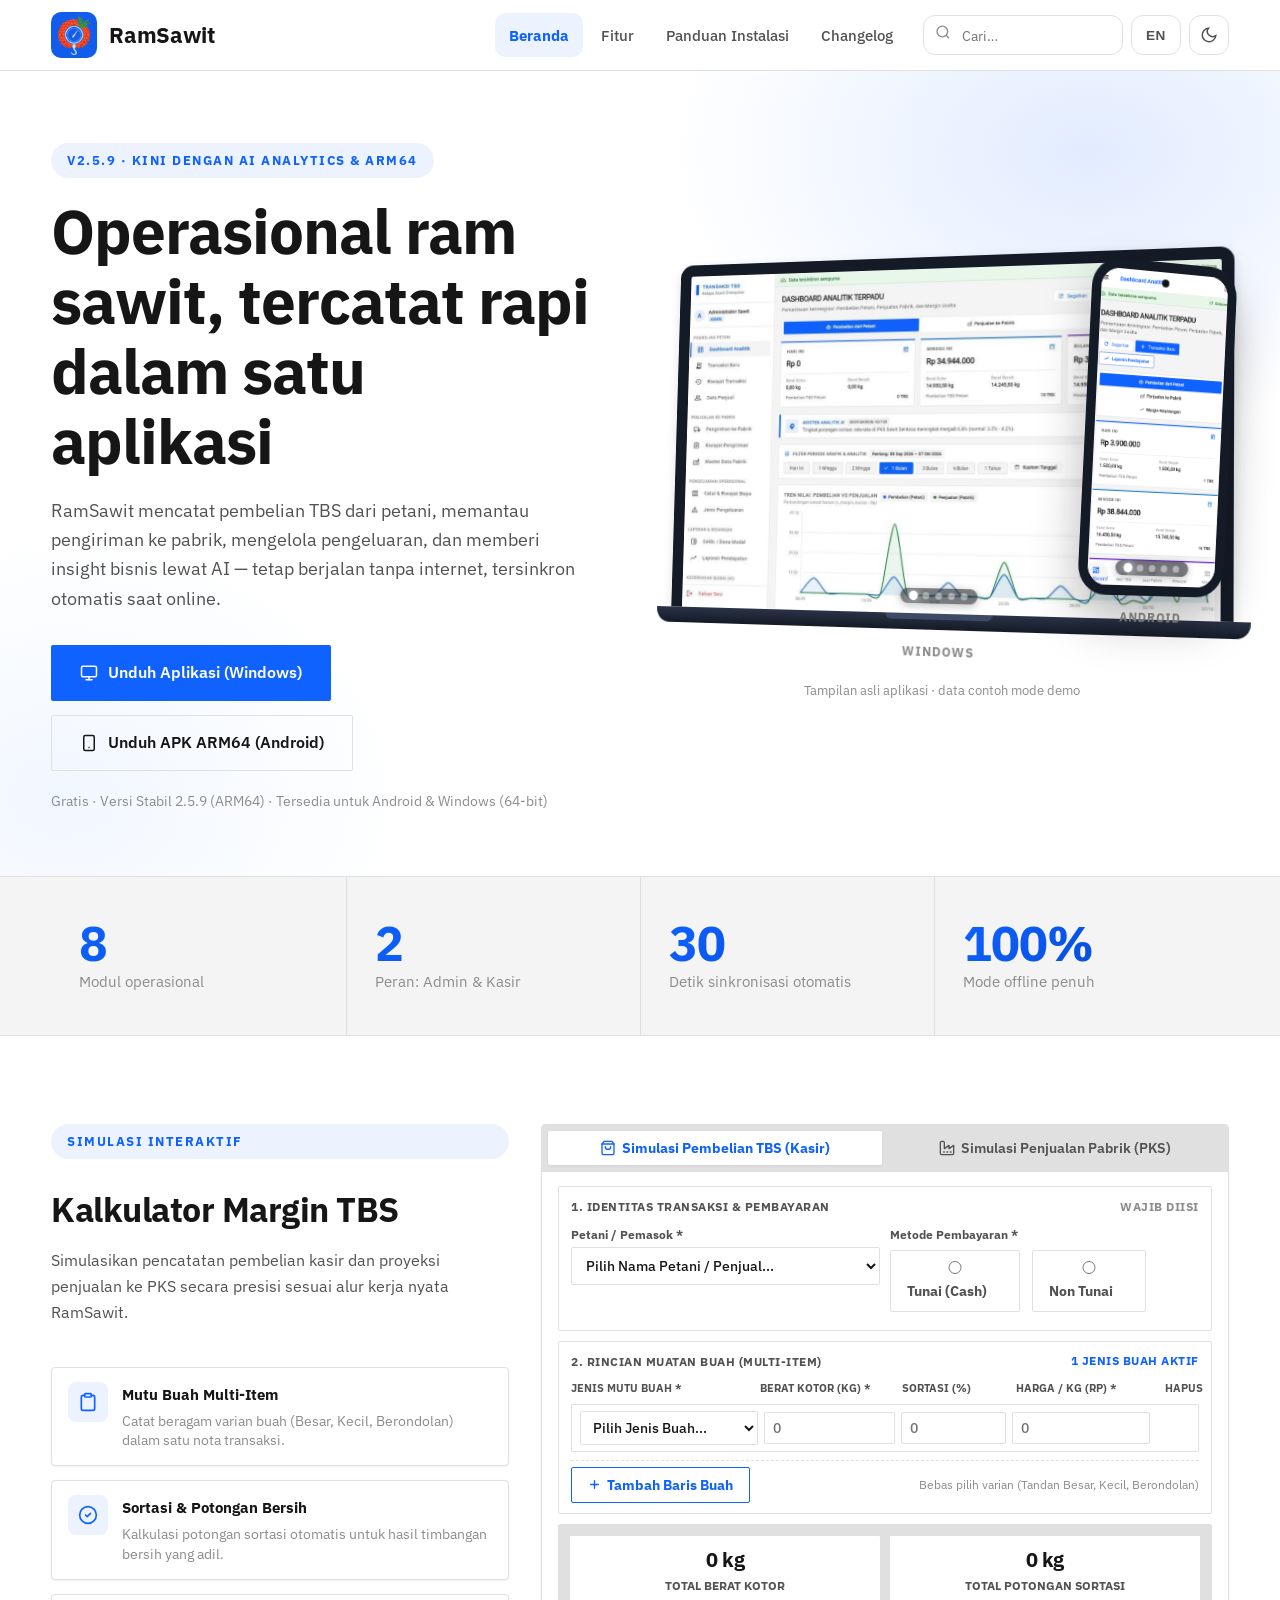
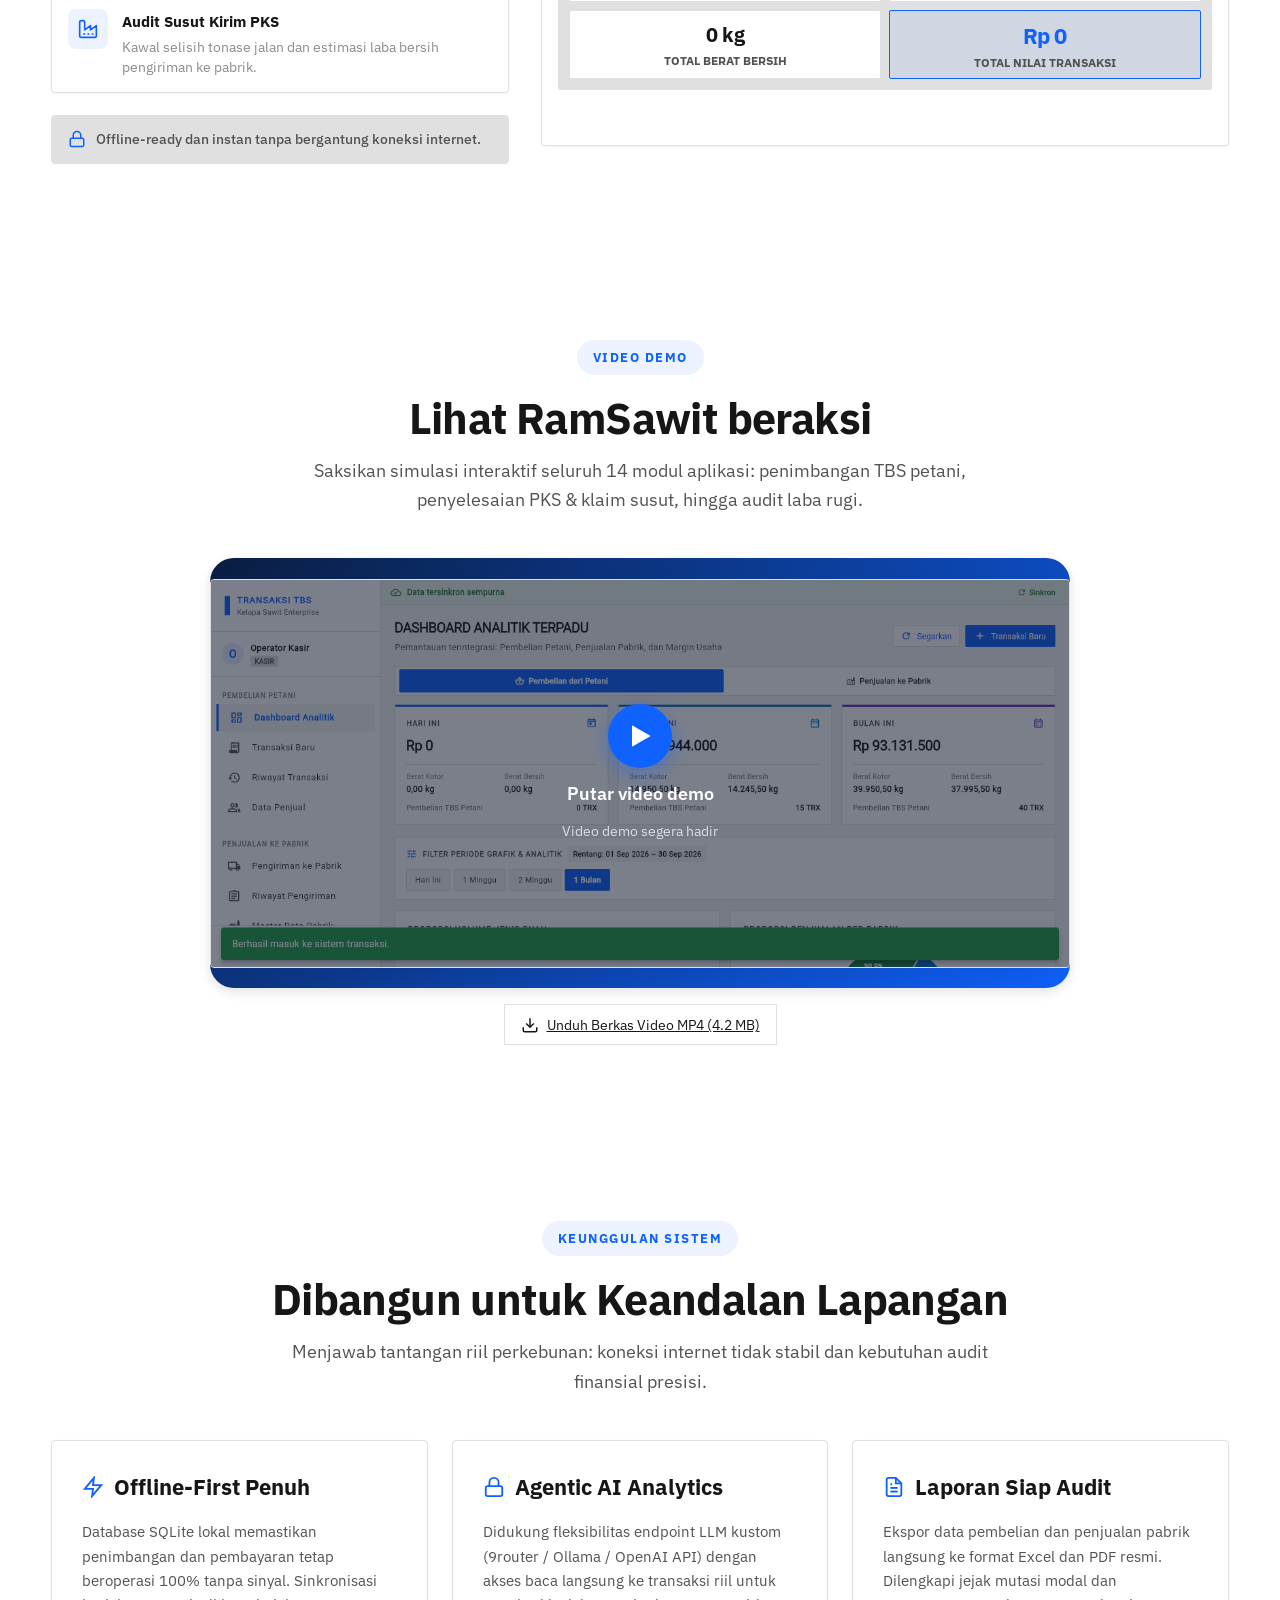
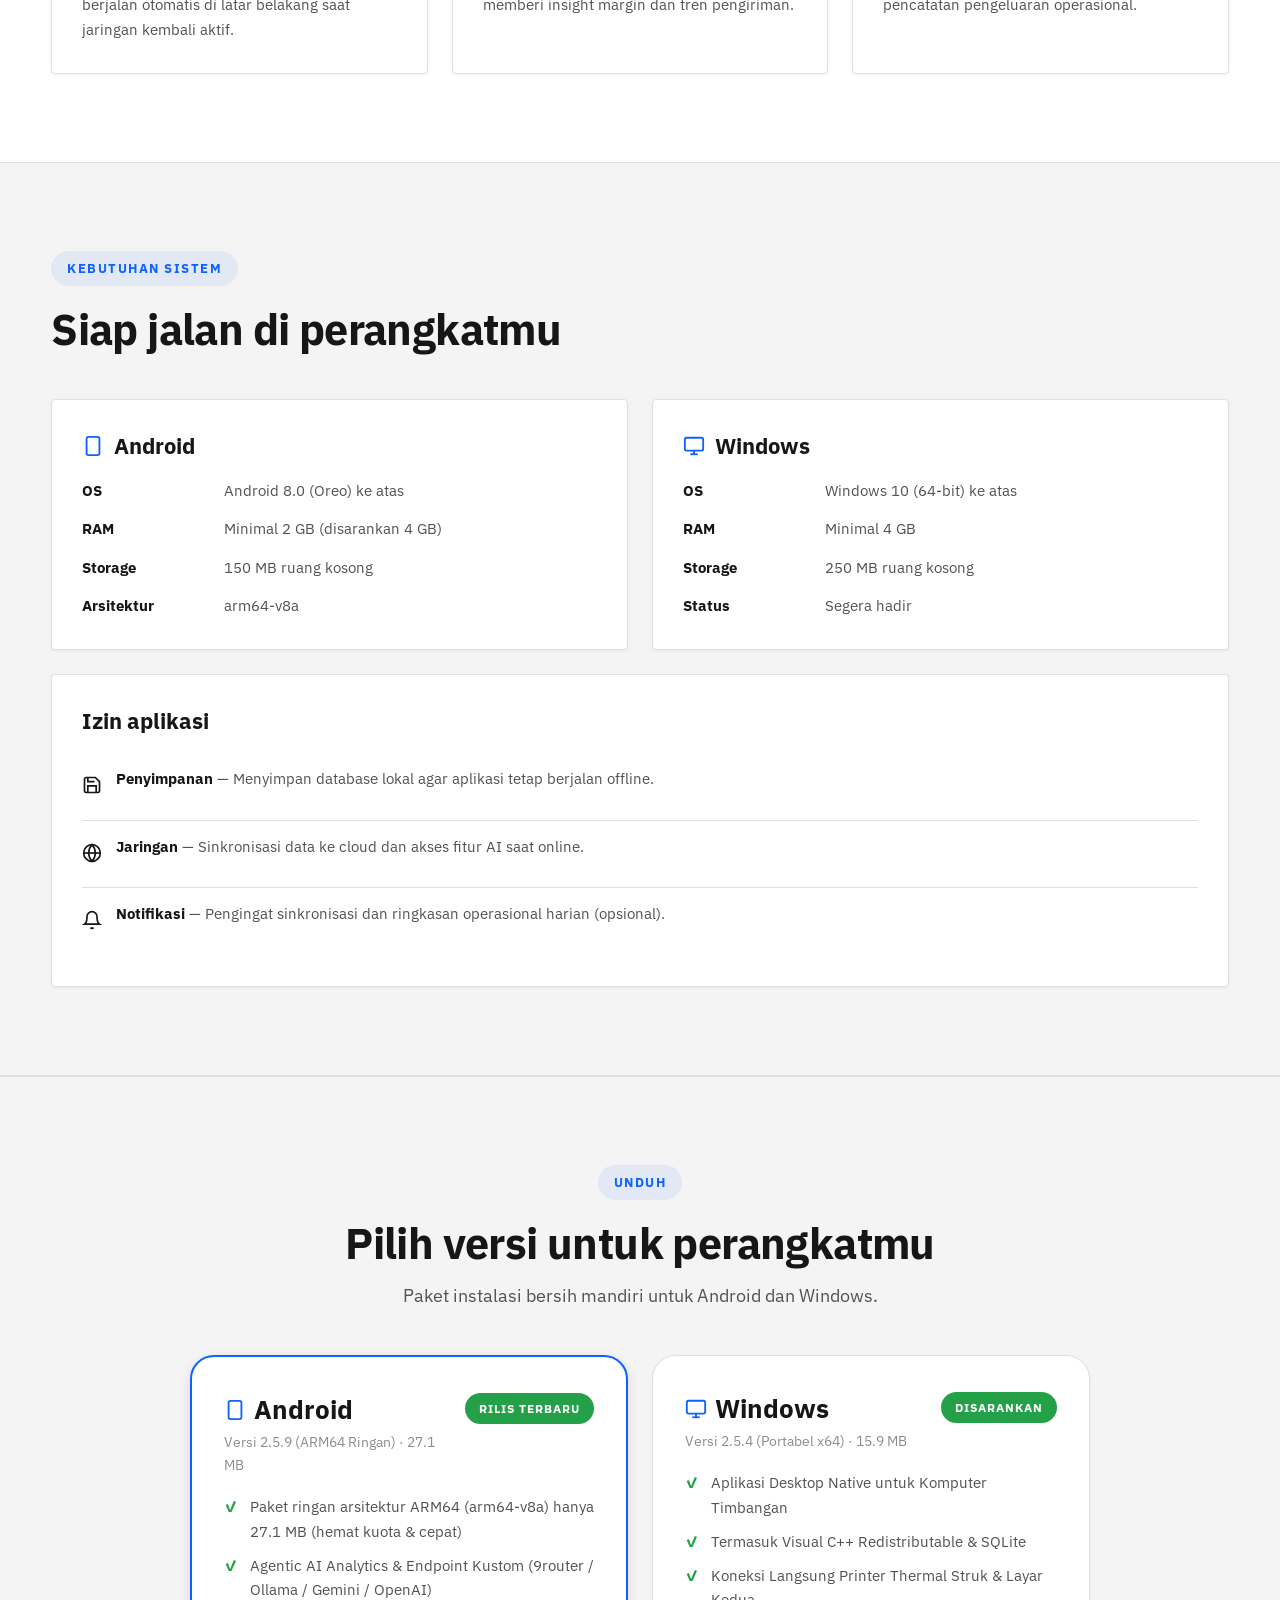
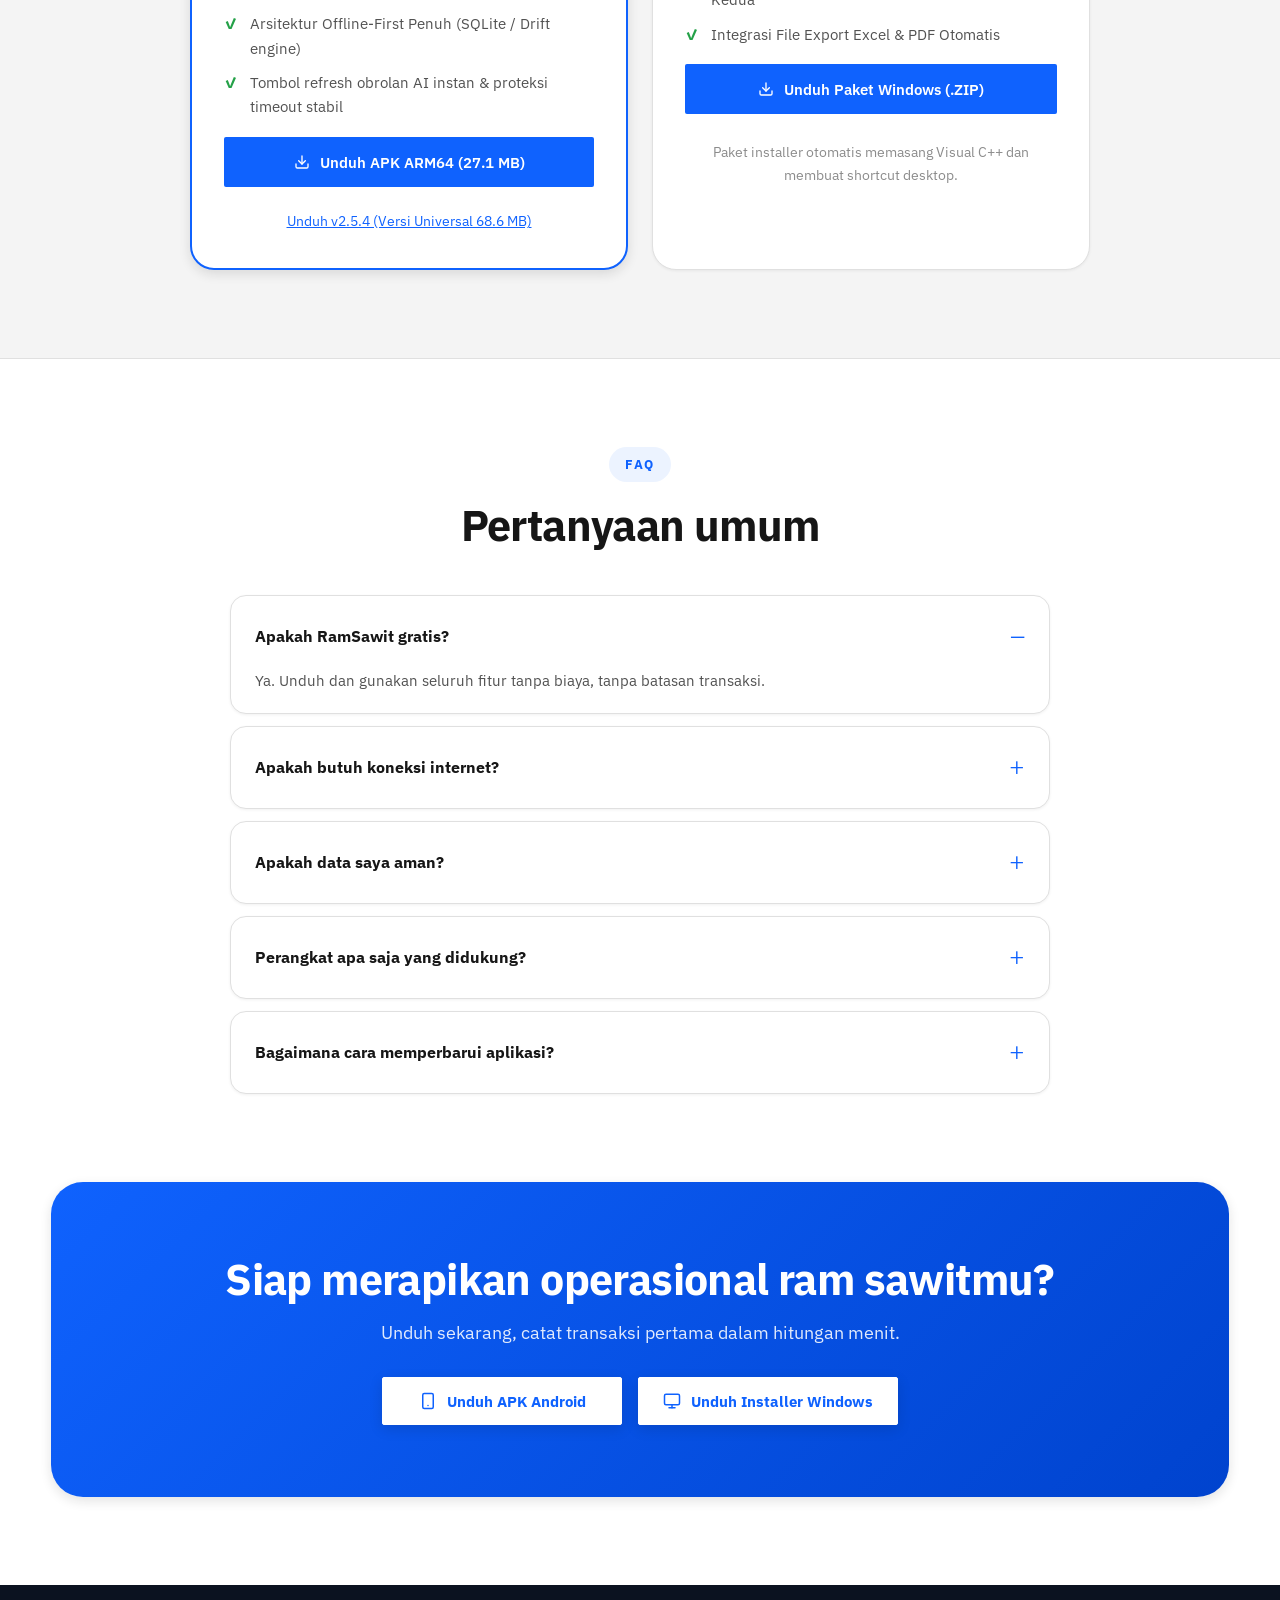
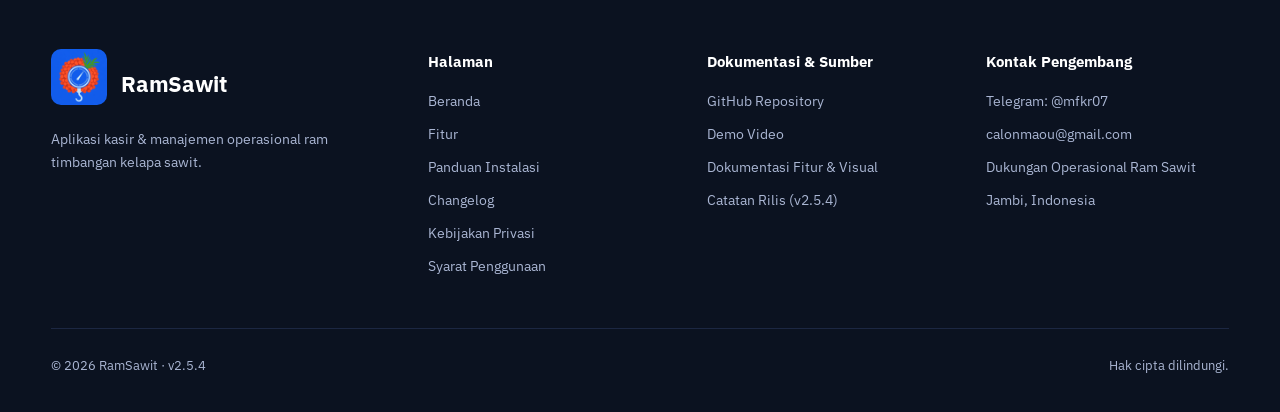
==== commit d175026b: "2.5.9 feat(portal): switch android download to lightweight arm64 apk (27.1 MB)" ====
--- a/index.html
+++ b/index.html
@@ -47,7 +47,7 @@
     <section class="hero">
       <div class="container hero-grid">
         <div class="hero-copy">
-          <span class="eyebrow reveal" data-i18n="hero.eyebrow">v2.5.4 · kini dengan AI Analytics</span>
+          <span class="eyebrow reveal" data-i18n="hero.eyebrow">v2.5.9 · kini dengan AI Analytics &amp; ARM64</span>
           <h1 class="reveal d1" data-i18n="hero.title">Operasional ram sawit, tercatat rapi dalam satu aplikasi</h1>
           <p class="lead reveal d2" data-i18n="hero.sub">RamSawit mencatat pembelian TBS dari petani, memantau pengiriman ke pabrik, mengelola pengeluaran, dan memberi insight bisnis lewat AI — tetap berjalan tanpa internet, tersinkron otomatis saat online.</p>
           <div class="hero-actions reveal d3">
@@ -55,12 +55,12 @@
               <svg viewBox="0 0 24 24" width="18" height="18" fill="none" stroke="currentColor" stroke-width="2" stroke-linecap="round" stroke-linejoin="round"><rect x="2" y="3" width="20" height="14" rx="2" ry="2"/><line x1="8" y1="21" x2="16" y2="21"/><line x1="12" y1="17" x2="12" y2="21"/></svg>
               <span data-i18n="hero.cta_win">Unduh Aplikasi Windows (x64)</span>
             </a>
-            <a href="downloads/RamSawit_V.2.5.4.apk" download class="btn btn-ghost btn-lg">
+            <a href="downloads/RamSawit_V.2.5.9_arm64.apk" download class="btn btn-ghost btn-lg">
               <svg viewBox="0 0 24 24" width="18" height="18" fill="none" stroke="currentColor" stroke-width="2" stroke-linecap="round" stroke-linejoin="round"><rect x="5" y="2" width="14" height="20" rx="2" ry="2"/><line x1="12" y1="18" x2="12.01" y2="18"/></svg>
-              <span data-i18n="hero.cta_and">Unduh APK (Android)</span>
+              <span data-i18n="hero.cta_and">Unduh APK ARM64 (Android 27 MB)</span>
             </a>
           </div>
-          <p class="hero-meta reveal d4" data-i18n="hero.meta">Gratis · Versi Stabil 2.5.4 · Tersedia untuk Android &amp; Windows (64-bit)</p>
+          <p class="hero-meta reveal d4" data-i18n="hero.meta">Gratis · Versi Stabil 2.5.9 · Tersedia untuk Android &amp; Windows (64-bit)</p>
         </div>
         <div class="hero-visual reveal d2">
           <div class="devices">
@@ -510,21 +510,21 @@
                   <svg viewBox="0 0 24 24" width="22" height="22" fill="none" stroke="currentColor" stroke-width="2" style="color:var(--primary);"><rect x="5" y="2" width="14" height="20" rx="2" ry="2"/><line x1="12" y1="18" x2="12.01" y2="18"/></svg>
                   <span data-i18n="dl.and">Android</span>
                 </h3>
-                <p class="dl-meta">Versi 2.5.4 · 68.6 MB</p>
+                <p class="dl-meta">Versi 2.5.9 (ARM64 Ringan) · 27.1 MB</p>
               </div>
               <span class="dl-badge" data-i18n="dl.new">Rilis Terbaru</span>
             </div>
             <ul class="dl-list">
-              <li>Agentic AI Analytics &amp; Endpoint Kustom (9router / Ollama / OpenAI)</li>
+              <li>Paket ringan arsitektur ARM64 (arm64-v8a) hanya 27.1 MB (hemat kuota &amp; cepat)</li>
+              <li>Agentic AI Analytics &amp; Endpoint Kustom (9router / Ollama / Gemini / OpenAI)</li>
               <li>Arsitektur Offline-First Penuh (SQLite / Drift engine)</li>
-              <li>Dukungan arsitektur arm64-v8a (Android 8.0 ke atas)</li>
-              <li>Kompilasi stabil &amp; 155+ Unit &amp; Widget Test Terverifikasi</li>
+              <li>Tombol refresh obrolan AI instan &amp; proteksi timeout stabil</li>
             </ul>
-            <a href="downloads/RamSawit_V.2.5.4.apk" download class="btn btn-primary btn-block">
+            <a href="downloads/RamSawit_V.2.5.9_arm64.apk" download class="btn btn-primary btn-block">
               <svg viewBox="0 0 24 24" width="16" height="16" fill="none" stroke="currentColor" stroke-width="2" stroke-linecap="round" stroke-linejoin="round"><path d="M21 15v4a2 2 0 0 1-2 2H5a2 2 0 0 1-2-2v-4"/><polyline points="7 10 12 15 17 10"/><line x1="12" y1="15" x2="12" y2="3"/></svg>
-              <span data-i18n="dl.cta_apk">Unduh APK</span>
+              <span data-i18n="dl.cta_apk">Unduh APK ARM64 (27.1 MB)</span>
             </a>
-            <a href="downloads/RamSawit_V.2.4.6.apk" download class="dl-alt">Unduh v2.4.6 (Versi Pendahulu)</a>
+            <a href="downloads/RamSawit_V.2.5.4.apk" download class="dl-alt">Unduh v2.5.4 (Versi Universal 68.6 MB)</a>
           </article>
           <article class="dl-card reveal d1">
             <div class="dl-head">
@@ -574,9 +574,9 @@
         <h2 class="reveal" data-i18n="cta.title">Siap merapikan operasional ram sawitmu?</h2>
         <p class="reveal d1" data-i18n="cta.sub">Unduh sekarang, catat transaksi pertama dalam hitungan menit.</p>
         <div class="cta-actions reveal d2">
-          <a href="downloads/RamSawit_V.2.5.4.apk" download class="cta-btn">
+          <a href="downloads/RamSawit_V.2.5.9_arm64.apk" download class="cta-btn">
             <svg viewBox="0 0 24 24" width="18" height="18" fill="none" stroke="currentColor" stroke-width="2" stroke-linecap="round" stroke-linejoin="round"><rect x="5" y="2" width="14" height="20" rx="2" ry="2"/><line x1="12" y1="18" x2="12.01" y2="18"/></svg>
-            <span data-i18n="cta.btn_and">Unduh APK Android</span>
+            <span data-i18n="cta.btn_and">Unduh APK ARM64 Android (27 MB)</span>
           </a>
           <a href="downloads/RamSawit_V.2.5.4_Windows.zip" download class="cta-btn">
             <svg viewBox="0 0 24 24" width="18" height="18" fill="none" stroke="currentColor" stroke-width="2" stroke-linecap="round" stroke-linejoin="round"><rect x="2" y="3" width="20" height="14" rx="2" ry="2"/><line x1="8" y1="21" x2="16" y2="21"/><line x1="12" y1="17" x2="12" y2="21"/></svg>
